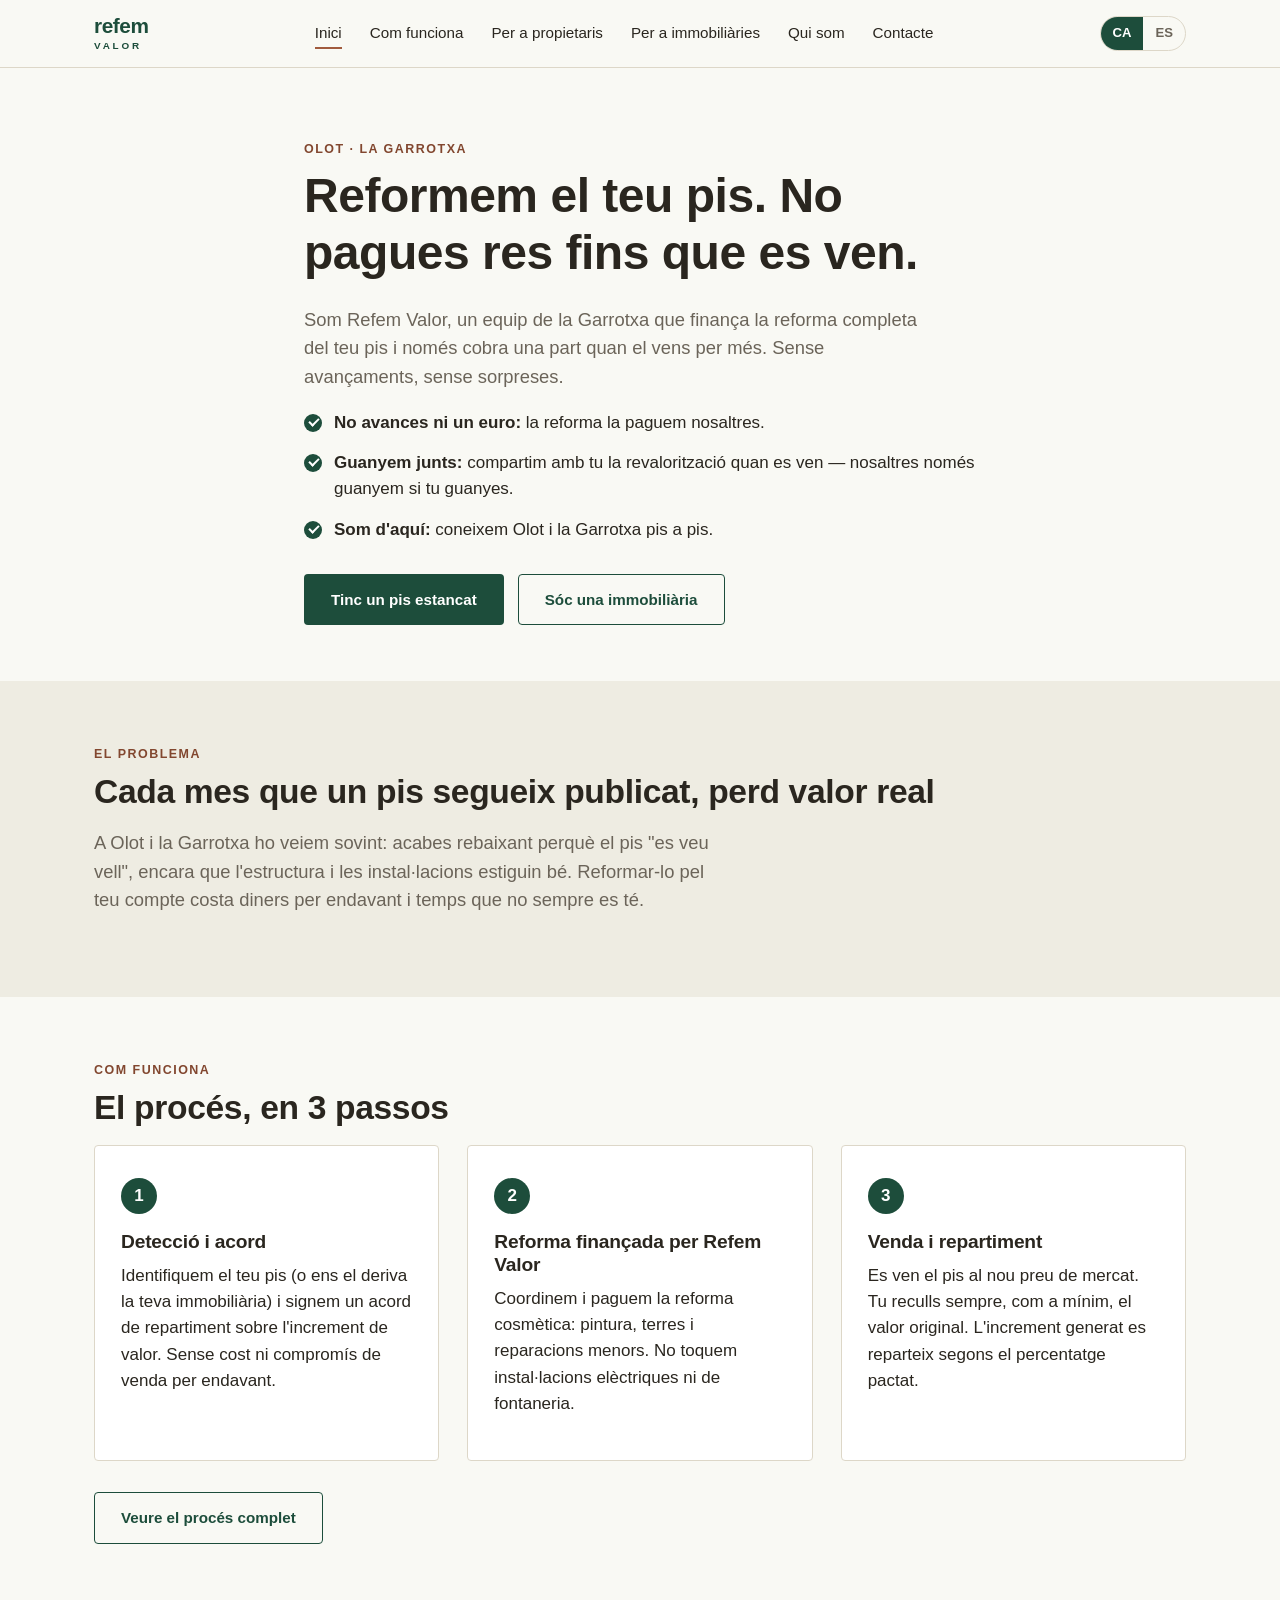
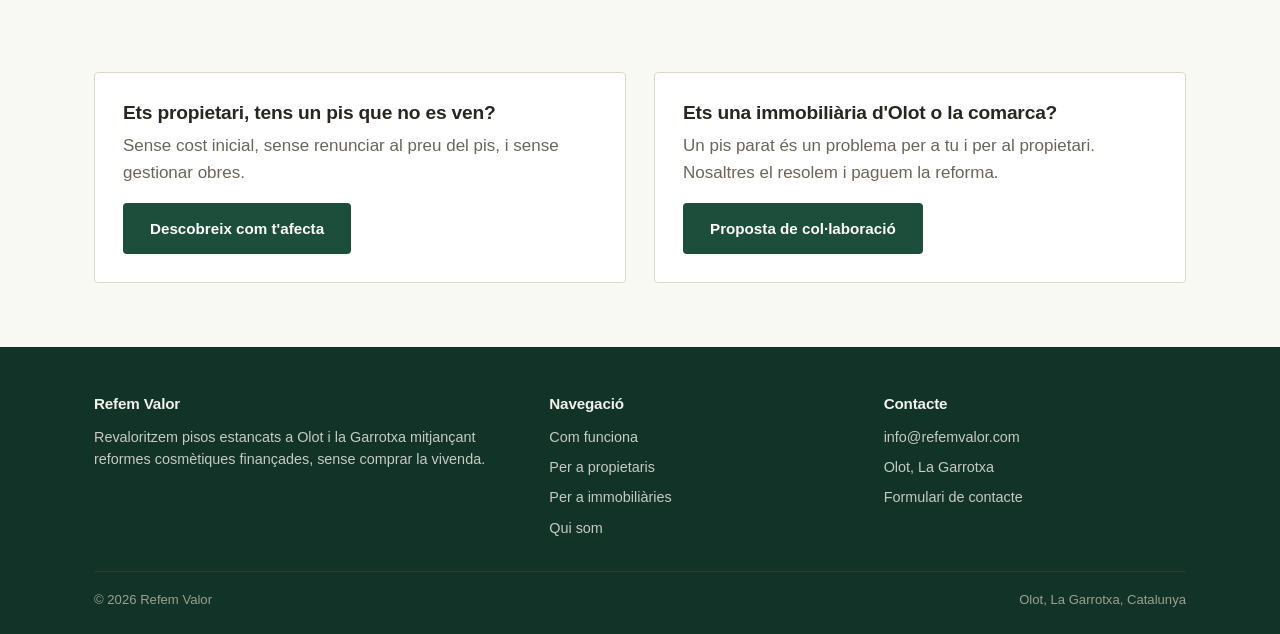
==== index.html @ 3674f03f "Actualiza los textos de las tarjetas propietario/inmobiliaria en la home Cambia el título y la descr" ====
<!DOCTYPE html>
<html lang="ca">
<head>
<meta charset="UTF-8">
<meta name="viewport" content="width=device-width, initial-scale=1.0">
<title>Refem Valor — Revaloritzem el teu pis sense que el venguis a Refem Valor</title>
<meta name="description" content="Refem Valor finança la reforma cosmètica del teu pis a Olot i la Garrotxa. No el comprem: mantens el valor original i només repartim l'increment de valor generat.">
<link rel="canonical" href="https://refemvalor.com/">
<link rel="alternate" hreflang="ca" href="https://refemvalor.com/">
<link rel="alternate" hreflang="es" href="https://refemvalor.com/es/">
<link rel="icon" href="assets/favicon.ico" sizes="any">
<link rel="icon" href="assets/favicon.svg" type="image/svg+xml">
<link rel="icon" href="assets/favicon-32.png" sizes="32x32" type="image/png">
<link rel="apple-touch-icon" href="assets/apple-touch-icon.png">
<link rel="stylesheet" href="css/style.css">
</head>
<body>

<header class="site-header">
  <nav class="nav">
    <a href="index.html" class="logo"><span class="logo-refem">refem</span><span class="logo-valor">valor</span></a>
    <button class="nav-toggle" aria-label="Obrir menú" aria-expanded="false"></button>
    <ul class="nav-links">
      <li><a href="index.html" aria-current="page">Inici</a></li>
      <li><a href="com-funciona.html">Com funciona</a></li>
      <li><a href="per-propietaris.html">Per a propietaris</a></li>
      <li><a href="per-immobiliaries.html">Per a immobiliàries</a></li>
      <li><a href="qui-som.html">Qui som</a></li>
      <li><a href="contacte.html">Contacte</a></li>
    </ul>
    <div class="nav-right">
      <div class="lang-switch">
        <a href="index.html" aria-current="true">CA</a>
        <a href="es/index.html">ES</a>
      </div>
    </div>
  </nav>
</header>

<main>

  <section class="hero">
    <div class="container hero-solo">
      <span class="eyebrow">Olot · La Garrotxa</span>
      <h1>Reformem el teu pis. No pagues res fins que es ven.</h1>
      <p class="lede">Som Refem Valor, un equip de la Garrotxa que finança la reforma completa del teu pis i només cobra una part quan el vens per més. Sense avançaments, sense sorpreses.</p>
      <ul class="check-list">
        <li><strong>No avances ni un euro:</strong> la reforma la paguem nosaltres.</li>
        <li><strong>Guanyem junts:</strong> compartim amb tu la revalorització quan es ven — nosaltres només guanyem si tu guanyes.</li>
        <li><strong>Som d'aquí:</strong> coneixem Olot i la Garrotxa pis a pis.</li>
      </ul>
      <div class="cta-row">
        <a href="per-propietaris.html" class="btn btn-primary">Tinc un pis estancat</a>
        <a href="per-immobiliaries.html" class="btn btn-outline">Sóc una immobiliària</a>
      </div>
    </div>
  </section>

  <section class="section section-alt">
    <div class="container">
      <span class="eyebrow">El problema</span>
      <h2>Cada mes que un pis segueix publicat, perd valor real</h2>
      <p class="lede">A Olot i la Garrotxa ho veiem sovint: acabes rebaixant perquè el pis "es veu vell", encara que l'estructura i les instal·lacions estiguin bé. Reformar-lo pel teu compte costa diners per endavant i temps que no sempre es té.</p>
    </div>
  </section>

  <section class="section">
    <div class="container">
      <span class="eyebrow">Com funciona</span>
      <h2>El procés, en 3 passos</h2>
      <div class="grid grid-3">
        <div class="step-card">
          <span class="step-number">1</span>
          <h3>Detecció i acord</h3>
          <p>Identifiquem el teu pis (o ens el deriva la teva immobiliària) i signem un acord de repartiment sobre l'increment de valor. Sense cost ni compromís de venda per endavant.</p>
        </div>
        <div class="step-card">
          <span class="step-number">2</span>
          <h3>Reforma finançada per Refem Valor</h3>
          <p>Coordinem i paguem la reforma cosmètica: pintura, terres i reparacions menors. No toquem instal·lacions elèctriques ni de fontaneria.</p>
        </div>
        <div class="step-card">
          <span class="step-number">3</span>
          <h3>Venda i repartiment</h3>
          <p>Es ven el pis al nou preu de mercat. Tu reculls sempre, com a mínim, el valor original. L'increment generat es reparteix segons el percentatge pactat.</p>
        </div>
      </div>
      <div class="cta-row">
        <a href="com-funciona.html" class="btn btn-outline">Veure el procés complet</a>
      </div>
    </div>
  </section>

  <section class="section">
    <div class="container grid grid-2">
      <div class="card">
        <h3>Ets propietari, tens un pis que no es ven?</h3>
        <p class="text-muted">Sense cost inicial, sense renunciar al preu del pis, i sense gestionar obres.</p>
        <a href="per-propietaris.html" class="btn btn-primary">Descobreix com t'afecta</a>
      </div>
      <div class="card">
        <h3>Ets una immobiliària d'Olot o la comarca?</h3>
        <p class="text-muted">Un pis parat és un problema per a tu i per al propietari. Nosaltres el resolem i paguem la reforma.</p>
        <a href="per-immobiliaries.html" class="btn btn-primary">Proposta de col·laboració</a>
      </div>
    </div>
  </section>

</main>

<footer class="site-footer">
  <div class="container">
    <div class="footer-grid">
      <div>
        <h4>Refem Valor</h4>
        <p>Revaloritzem pisos estancats a Olot i la Garrotxa mitjançant reformes cosmètiques finançades, sense comprar la vivenda.</p>
      </div>
      <div>
        <h4>Navegació</h4>
        <ul class="footer-links">
          <li><a href="com-funciona.html">Com funciona</a></li>
          <li><a href="per-propietaris.html">Per a propietaris</a></li>
          <li><a href="per-immobiliaries.html">Per a immobiliàries</a></li>
          <li><a href="qui-som.html">Qui som</a></li>
        </ul>
      </div>
      <div>
        <h4>Contacte</h4>
        <ul class="footer-links">
          <li><a href="mailto:info@refemvalor.com">info@refemvalor.com</a></li>
          <li>Olot, La Garrotxa</li>
          <li><a href="contacte.html">Formulari de contacte</a></li>
        </ul>
      </div>
    </div>
    <div class="footer-bottom">
      <span>© <span id="year"></span> Refem Valor</span>
      <span>Olot, La Garrotxa, Catalunya</span>
    </div>
  </div>
</footer>

<script>document.getElementById("year").textContent = new Date().getFullYear();</script>
<script src="js/main.js"></script>
</body>
</html>
---- css/style.css ----
/* Refem Valor — sistema de disseny base */

:root {
  --color-bg: #f9f9f4;
  --color-bg-alt: #eeece2;
  --color-surface: #ffffff;
  --color-text: #2a261f;
  --color-text-muted: #6b6459;
  --color-border: #ddd7c8;
  --color-primary: #1d4d3b;
  --color-primary-dark: #123327;
  --color-accent: #a15b3d;
  --color-accent-dark: #82472f;
  --color-focus: #1d4d3b;

  --font-base: -apple-system, BlinkMacSystemFont, "Segoe UI", Roboto, Helvetica, Arial, sans-serif;
  --radius: 4px;
  --max-width: 1140px;
}

* {
  box-sizing: border-box;
}

html {
  -webkit-text-size-adjust: 100%;
  scroll-behavior: smooth;
}

body {
  margin: 0;
  font-family: var(--font-base);
  color: var(--color-text);
  background: var(--color-bg);
  line-height: 1.55;
  font-size: 17px;
}

img {
  max-width: 100%;
  display: block;
}

a {
  color: inherit;
}

h1, h2, h3, h4 {
  font-weight: 700;
  line-height: 1.2;
  margin: 0 0 0.5em;
  letter-spacing: -0.01em;
}

h1 { font-size: clamp(2rem, 4.5vw, 3rem); }
h2 { font-size: clamp(1.5rem, 3vw, 2.1rem); }
h3 { font-size: 1.2rem; }

p { margin: 0 0 1em; }

.container {
  max-width: var(--max-width);
  margin: 0 auto;
  padding: 0 24px;
}

.section {
  padding: 64px 0;
}

.section-alt {
  background: var(--color-bg-alt);
}

.section-dark {
  background: var(--color-primary);
  color: #f2f1ec;
}

.section-dark .text-muted { color: #c7cbc3; }

.eyebrow {
  text-transform: uppercase;
  font-size: 0.78rem;
  letter-spacing: 0.12em;
  font-weight: 600;
  color: var(--color-accent-dark);
  margin-bottom: 0.6em;
  display: block;
}

.section-dark .eyebrow { color: #c9b48f; }

.text-muted {
  color: var(--color-text-muted);
}

.lede {
  font-size: 1.15rem;
  color: var(--color-text-muted);
  max-width: 62ch;
}

/* Header / navigation */

.site-header {
  position: sticky;
  top: 0;
  z-index: 100;
  background: var(--color-bg);
  border-bottom: 1px solid var(--color-border);
}

.nav {
  display: flex;
  align-items: center;
  justify-content: space-between;
  padding: 16px 24px;
  max-width: var(--max-width);
  margin: 0 auto;
}

.logo {
  display: flex;
  flex-direction: column;
  line-height: 1;
  gap: 4px;
  text-decoration: none;
}

.logo-refem {
  font-weight: 800;
  font-size: 1.3rem;
  letter-spacing: -0.02em;
  color: var(--color-primary);
}

.logo-valor {
  font-weight: 700;
  font-size: 0.62rem;
  letter-spacing: 0.28em;
  text-transform: uppercase;
  color: var(--color-primary);
}

.nav-links {
  display: flex;
  gap: 28px;
  list-style: none;
  margin: 0;
  padding: 0;
}

.nav-links a {
  text-decoration: none;
  font-weight: 500;
  font-size: 0.95rem;
  color: var(--color-text);
  padding: 6px 0;
  border-bottom: 2px solid transparent;
}

.nav-links a:hover,
.nav-links a[aria-current="page"] {
  border-bottom-color: var(--color-accent);
}

.nav-right {
  display: flex;
  align-items: center;
  gap: 18px;
}

.lang-switch {
  display: flex;
  border: 1px solid var(--color-border);
  border-radius: 20px;
  overflow: hidden;
  font-size: 0.82rem;
  font-weight: 600;
}

.lang-switch a {
  padding: 6px 12px;
  text-decoration: none;
  color: var(--color-text-muted);
}

.lang-switch a[aria-current="true"] {
  background: var(--color-primary);
  color: #fff;
}

.nav-toggle {
  display: none;
  background: none;
  border: none;
  cursor: pointer;
  padding: 6px;
}

.nav-toggle span,
.nav-toggle::before,
.nav-toggle::after {
  content: "";
  display: block;
  width: 24px;
  height: 2px;
  background: var(--color-primary);
  margin: 5px 0;
}

/* Buttons */

.btn {
  display: inline-block;
  padding: 13px 26px;
  border-radius: var(--radius);
  font-weight: 600;
  font-size: 0.95rem;
  text-decoration: none;
  border: 1px solid transparent;
  cursor: pointer;
  transition: background 0.15s ease, color 0.15s ease, border-color 0.15s ease;
}

.btn-primary {
  background: var(--color-primary);
  color: #fff;
}

.btn-primary:hover {
  background: var(--color-primary-dark);
}

.btn-outline {
  background: transparent;
  border-color: var(--color-primary);
  color: var(--color-primary);
}

.btn-outline:hover {
  background: var(--color-primary);
  color: #fff;
}

.section-dark .btn-outline {
  border-color: #f2f1ec;
  color: #f2f1ec;
}

.section-dark .btn-outline:hover {
  background: #f2f1ec;
  color: var(--color-primary);
}

.btn-accent {
  background: var(--color-accent);
  color: #fff;
}

.btn-accent:hover {
  background: var(--color-accent-dark);
}

.cta-row {
  display: flex;
  gap: 14px;
  flex-wrap: wrap;
  margin-top: 1.8em;
}

/* Hero */

.hero {
  padding: 72px 0 56px;
}

.hero-solo {
  max-width: 720px;
}

/* Cards / grids */

.grid {
  display: grid;
  gap: 28px;
}

.grid-3 { grid-template-columns: repeat(3, 1fr); }
.grid-2 { grid-template-columns: repeat(2, 1fr); }

.card {
  background: var(--color-surface);
  border: 1px solid var(--color-border);
  border-radius: var(--radius);
  padding: 28px;
}

.step-card {
  position: relative;
  background: var(--color-surface);
  border: 1px solid var(--color-border);
  border-radius: var(--radius);
  padding: 32px 26px 26px;
}

.step-number {
  display: inline-flex;
  align-items: center;
  justify-content: center;
  width: 36px;
  height: 36px;
  border-radius: 50%;
  background: var(--color-primary);
  color: #fff;
  font-weight: 700;
  margin-bottom: 16px;
}

.icon {
  width: 32px;
  height: 32px;
  stroke: var(--color-accent-dark);
  fill: none;
  stroke-width: 1.6;
  margin-bottom: 14px;
}

/* Lists */

.check-list {
  list-style: none;
  margin: 0;
  padding: 0;
  display: grid;
  gap: 14px;
}

.check-list li {
  padding-left: 30px;
  position: relative;
}

.check-list li::before {
  content: "";
  position: absolute;
  left: 0;
  top: 4px;
  width: 18px;
  height: 18px;
  border-radius: 50%;
  background: var(--color-focus);
}

.check-list li::after {
  content: "";
  position: absolute;
  left: 5px;
  top: 8px;
  width: 8px;
  height: 4px;
  border-left: 2px solid #fff;
  border-bottom: 2px solid #fff;
  transform: rotate(-45deg);
}

/* Table */

.table-wrap {
  overflow-x: auto;
}

table {
  width: 100%;
  border-collapse: collapse;
  background: var(--color-surface);
}

th, td {
  text-align: left;
  padding: 14px 16px;
  border-bottom: 1px solid var(--color-border);
  font-size: 0.95rem;
}

th {
  background: var(--color-bg-alt);
  font-weight: 700;
}

/* Quote / stat band */

.stat-band {
  display: grid;
  grid-template-columns: repeat(3, 1fr);
  gap: 24px;
  text-align: center;
}

.stat-band strong {
  display: block;
  font-size: 2.1rem;
  color: var(--color-accent);
}

/* Form */

.form-grid {
  display: grid;
  gap: 18px;
  max-width: 560px;
}

label {
  display: block;
  font-weight: 600;
  font-size: 0.9rem;
  margin-bottom: 6px;
}

input, textarea {
  width: 100%;
  padding: 12px 14px;
  border: 1px solid var(--color-border);
  border-radius: var(--radius);
  font-family: inherit;
  font-size: 1rem;
  background: var(--color-surface);
  color: var(--color-text);
}

input:focus, textarea:focus {
  outline: 2px solid var(--color-focus);
  outline-offset: 1px;
}

.field-hint {
  font-size: 0.82rem;
  color: var(--color-text-muted);
  margin-top: 4px;
}

.form-status {
  font-size: 0.95rem;
  font-weight: 600;
  padding: 12px 14px;
  border-radius: var(--radius);
  display: none;
}

.form-status.is-visible { display: block; }
.form-status.success { background: #dfe9e0; color: #1f4a2c; }
.form-status.error { background: #f3dede; color: #7a2323; }

/* Footer */

.site-footer {
  background: var(--color-primary-dark);
  color: #c7cbc3;
  padding: 48px 0 24px;
  font-size: 0.9rem;
}

.footer-grid {
  display: grid;
  grid-template-columns: 1.4fr 1fr 1fr;
  gap: 32px;
  margin-bottom: 32px;
}

.site-footer h4 {
  color: #f2f1ec;
  font-size: 0.95rem;
  margin-bottom: 12px;
}

.site-footer a {
  color: #c7cbc3;
  text-decoration: none;
}

.site-footer a:hover {
  color: #fff;
}

.footer-links {
  list-style: none;
  margin: 0;
  padding: 0;
  display: grid;
  gap: 8px;
}

.footer-bottom {
  border-top: 1px solid #33392f;
  padding-top: 18px;
  display: flex;
  justify-content: space-between;
  flex-wrap: wrap;
  gap: 10px;
  font-size: 0.82rem;
  color: #9aa094;
}

/* Page header (interior pages) */

.page-header {
  padding: 56px 0 40px;
  border-bottom: 1px solid var(--color-border);
}

/* Responsive */

@media (max-width: 860px) {
  .grid-3 { grid-template-columns: 1fr; }
  .grid-2 { grid-template-columns: 1fr; }
  .footer-grid { grid-template-columns: 1fr; gap: 24px; }
  .stat-band { grid-template-columns: 1fr; gap: 32px; }
}

@media (max-width: 720px) {
  .nav-links {
    position: absolute;
    top: 100%;
    left: 0;
    right: 0;
    background: var(--color-bg);
    border-bottom: 1px solid var(--color-border);
    flex-direction: column;
    gap: 0;
    padding: 8px 24px 16px;
    display: none;
  }

  .nav-links.is-open {
    display: flex;
  }

  .nav-links a {
    display: block;
    padding: 12px 0;
    border-bottom: 1px solid var(--color-border);
  }

  .nav-toggle {
    display: block;
  }

  .nav-right .lang-switch {
    order: 2;
  }
}

@media (max-width: 480px) {
  body { font-size: 16px; }
  .section { padding: 44px 0; }
  .hero { padding: 40px 0 32px; }
}
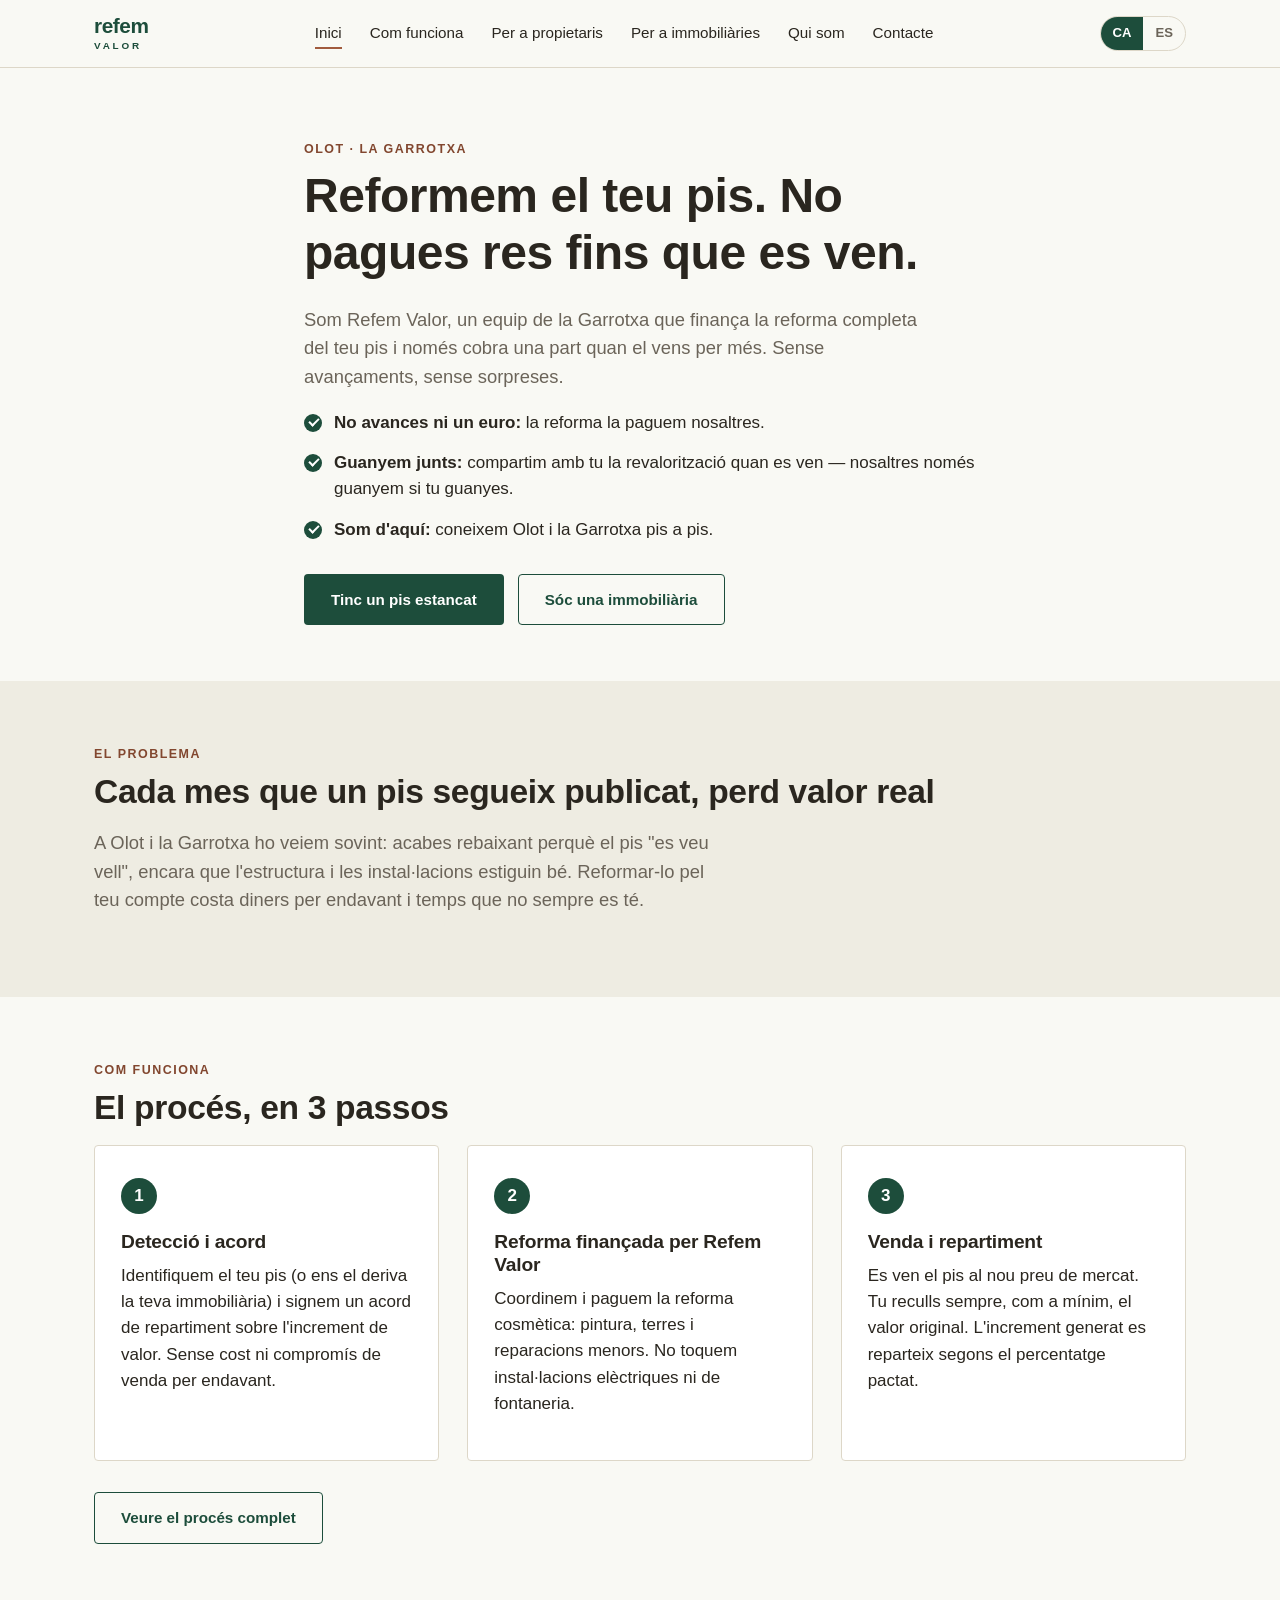
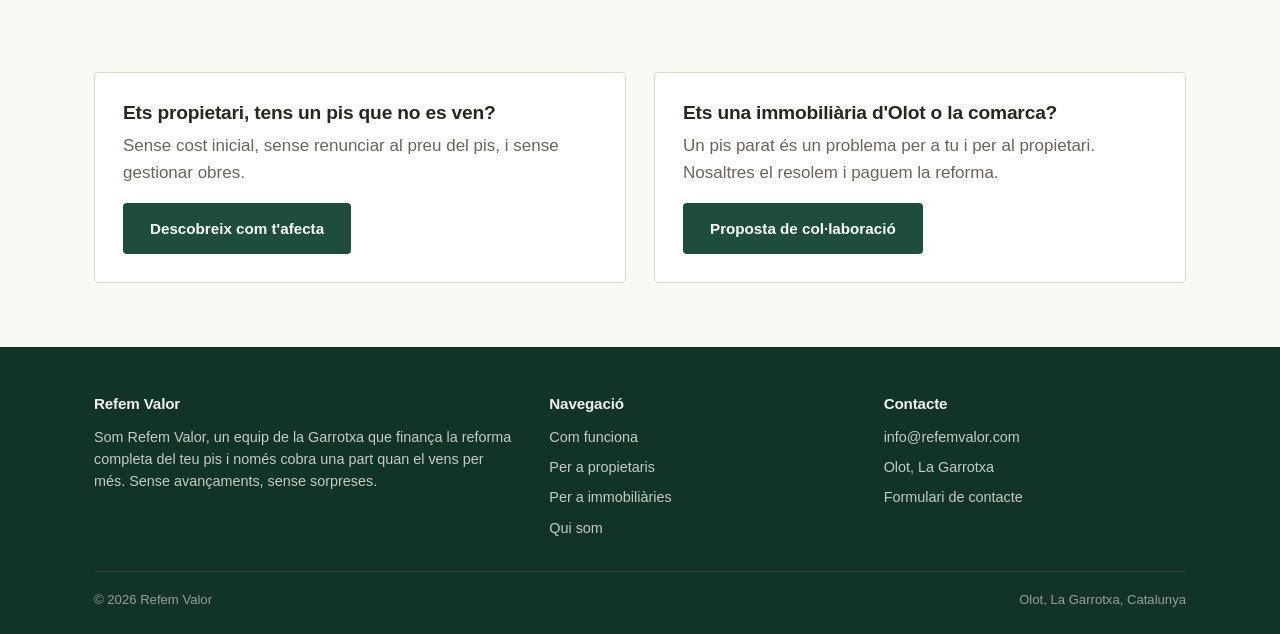
==== commit 36e74cce: "Actualiza la descripción de Refem Valor en el footer Sustituye el texto genérico del footer por la p" ====
--- a/index.html
+++ b/index.html
@@ -113,7 +113,7 @@
     <div class="footer-grid">
       <div>
         <h4>Refem Valor</h4>
-        <p>Revaloritzem pisos estancats a Olot i la Garrotxa mitjançant reformes cosmètiques finançades, sense comprar la vivenda.</p>
+        <p>Som Refem Valor, un equip de la Garrotxa que finança la reforma completa del teu pis i només cobra una part quan el vens per més. Sense avançaments, sense sorpreses.</p>
       </div>
       <div>
         <h4>Navegació</h4>
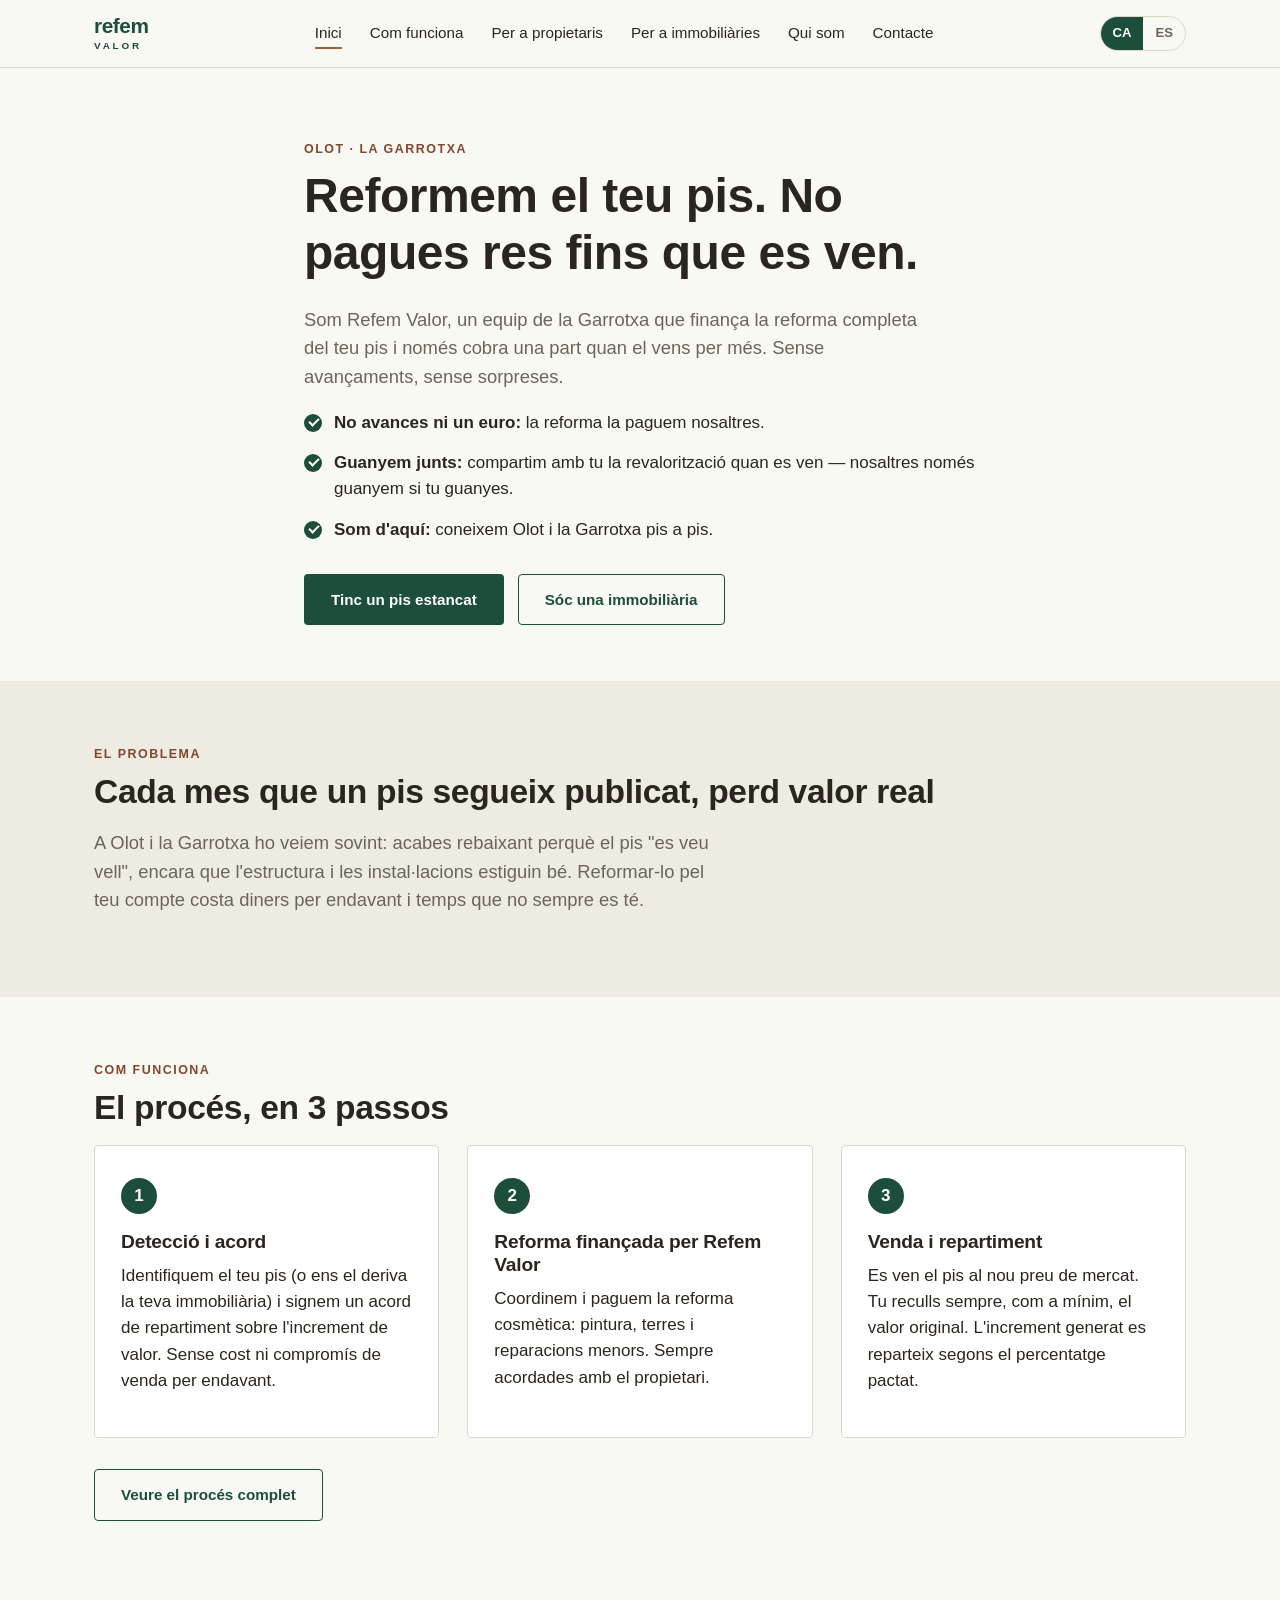
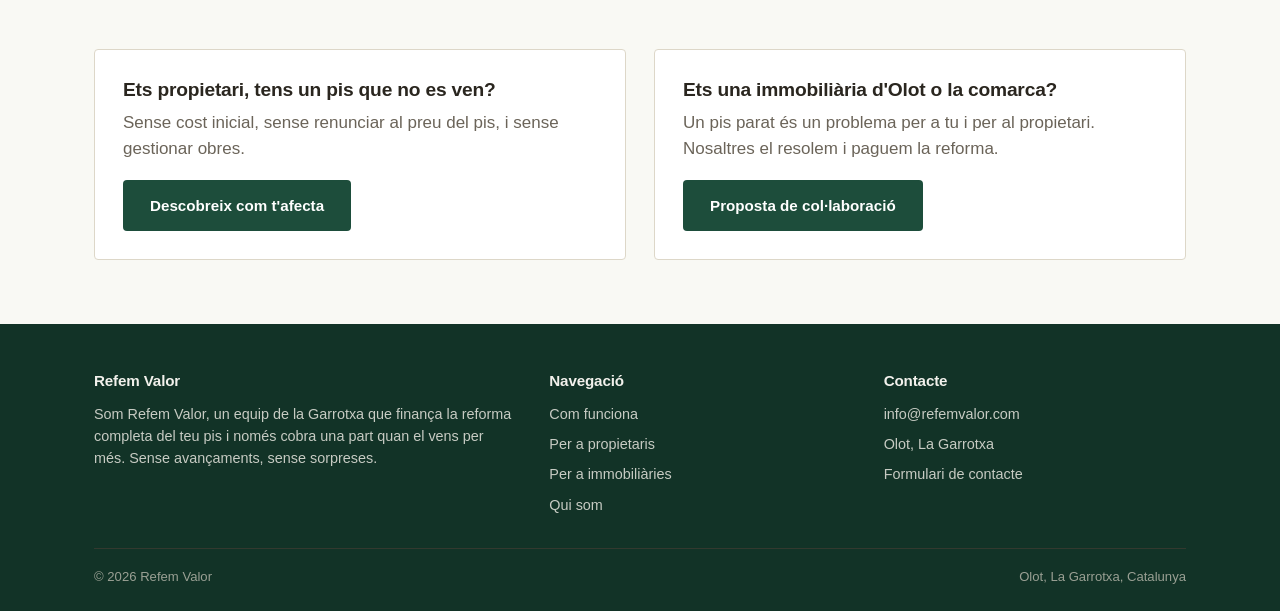
==== commit 537308d9: "Actualiza el texto del paso 2 en la home Co-Authored-By: Claude Sonnet 5 <noreply@anthropic.com> Cla" ====
--- a/index.html
+++ b/index.html
@@ -77,7 +77,7 @@
         <div class="step-card">
           <span class="step-number">2</span>
           <h3>Reforma finançada per Refem Valor</h3>
-          <p>Coordinem i paguem la reforma cosmètica: pintura, terres i reparacions menors. No toquem instal·lacions elèctriques ni de fontaneria.</p>
+          <p>Coordinem i paguem la reforma cosmètica: pintura, terres i reparacions menors. Sempre acordades amb el propietari.</p>
         </div>
         <div class="step-card">
           <span class="step-number">3</span>
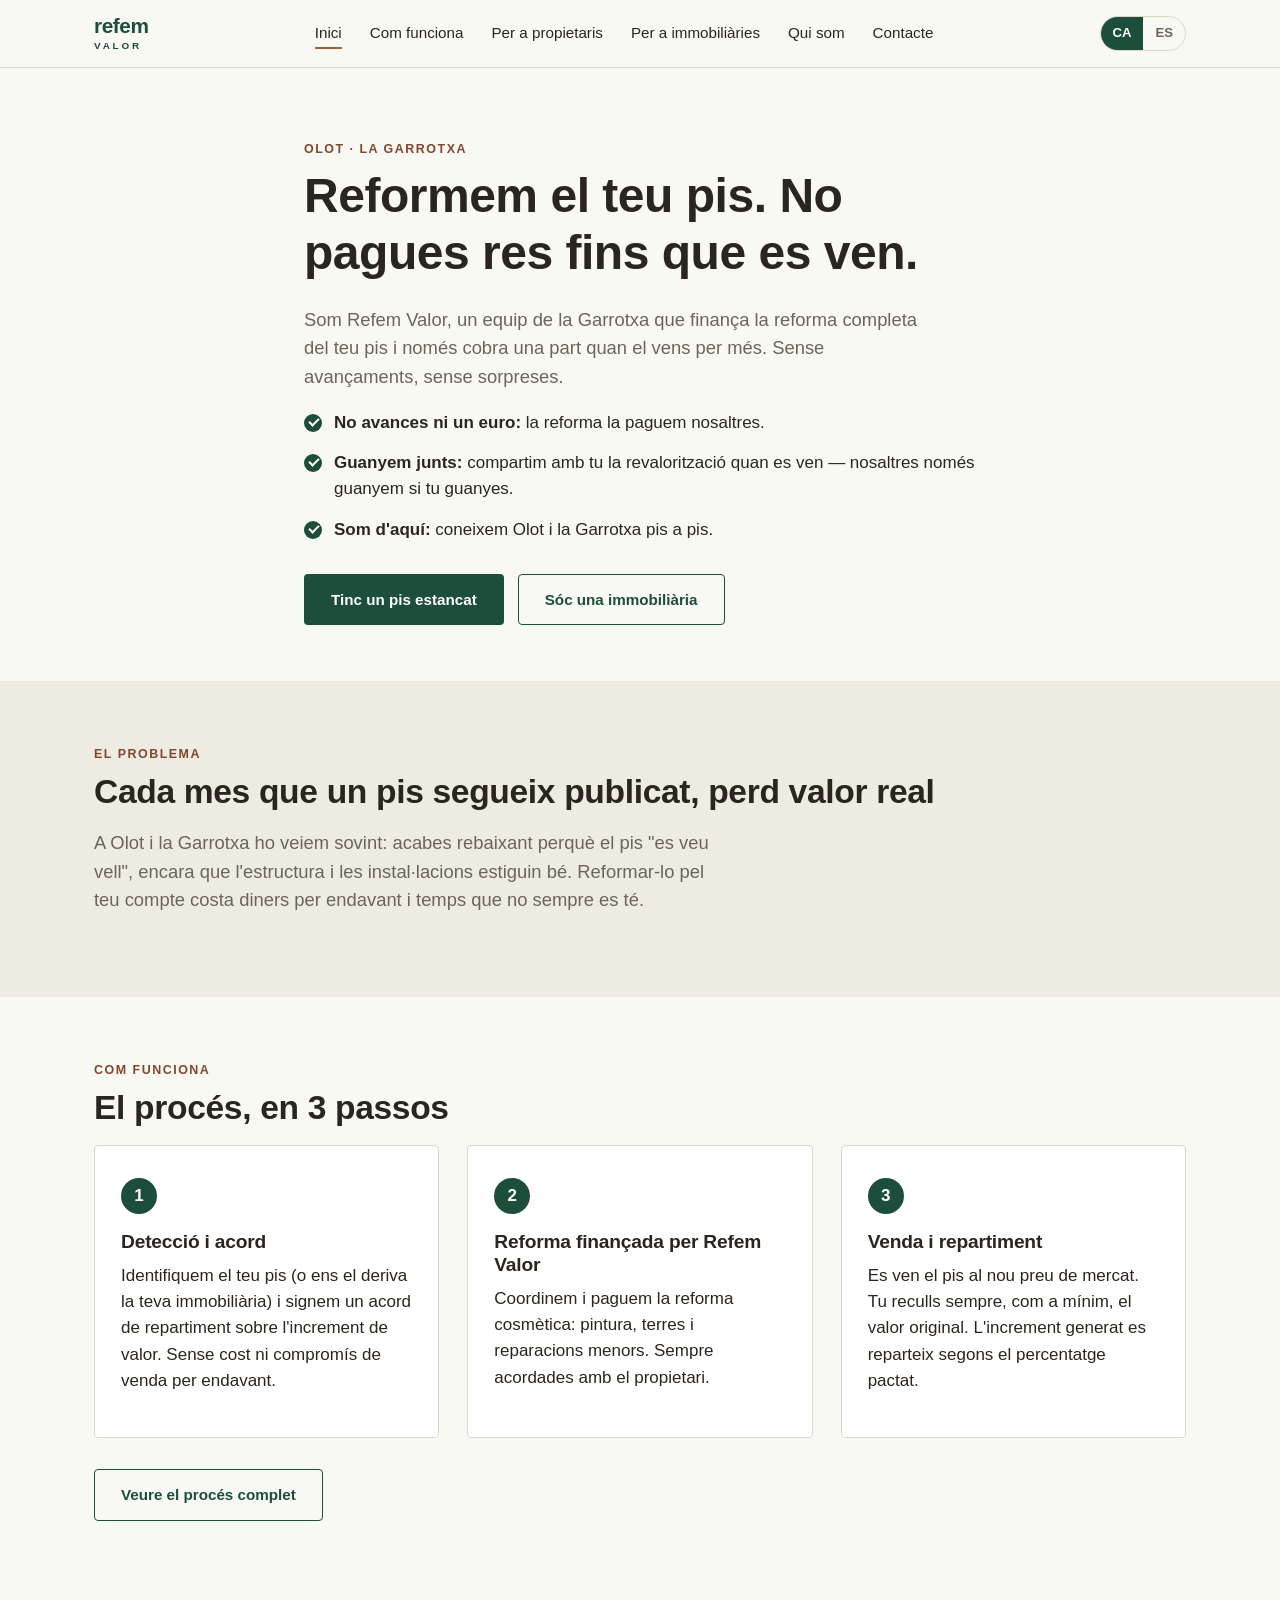
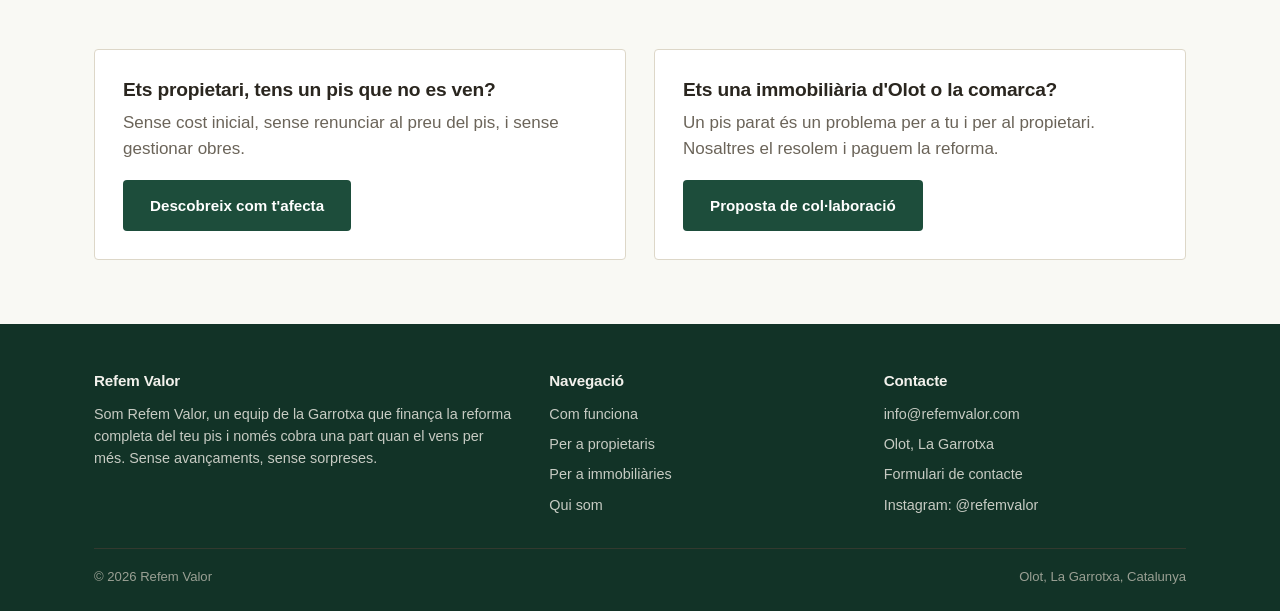
==== commit 8b2d92a7: "Añade el enlace de Instagram a la información de contacto en toda la web Co-Authored-By: Claude Sonn" ====
--- a/index.html
+++ b/index.html
@@ -130,6 +130,7 @@
           <li><a href="mailto:info@refemvalor.com">info@refemvalor.com</a></li>
           <li>Olot, La Garrotxa</li>
           <li><a href="contacte.html">Formulari de contacte</a></li>
+          <li><a href="https://instagram.com/refemvalor" target="_blank" rel="noopener">Instagram: @refemvalor</a></li>
         </ul>
       </div>
     </div>
--- a/css/style.css
+++ b/css/style.css
@@ -439,6 +439,10 @@
   font-size: 0.82rem;
   color: var(--color-text-muted);
   margin-top: 4px;
+}
+
+.is-hidden {
+  display: none;
 }
 
 .form-status {
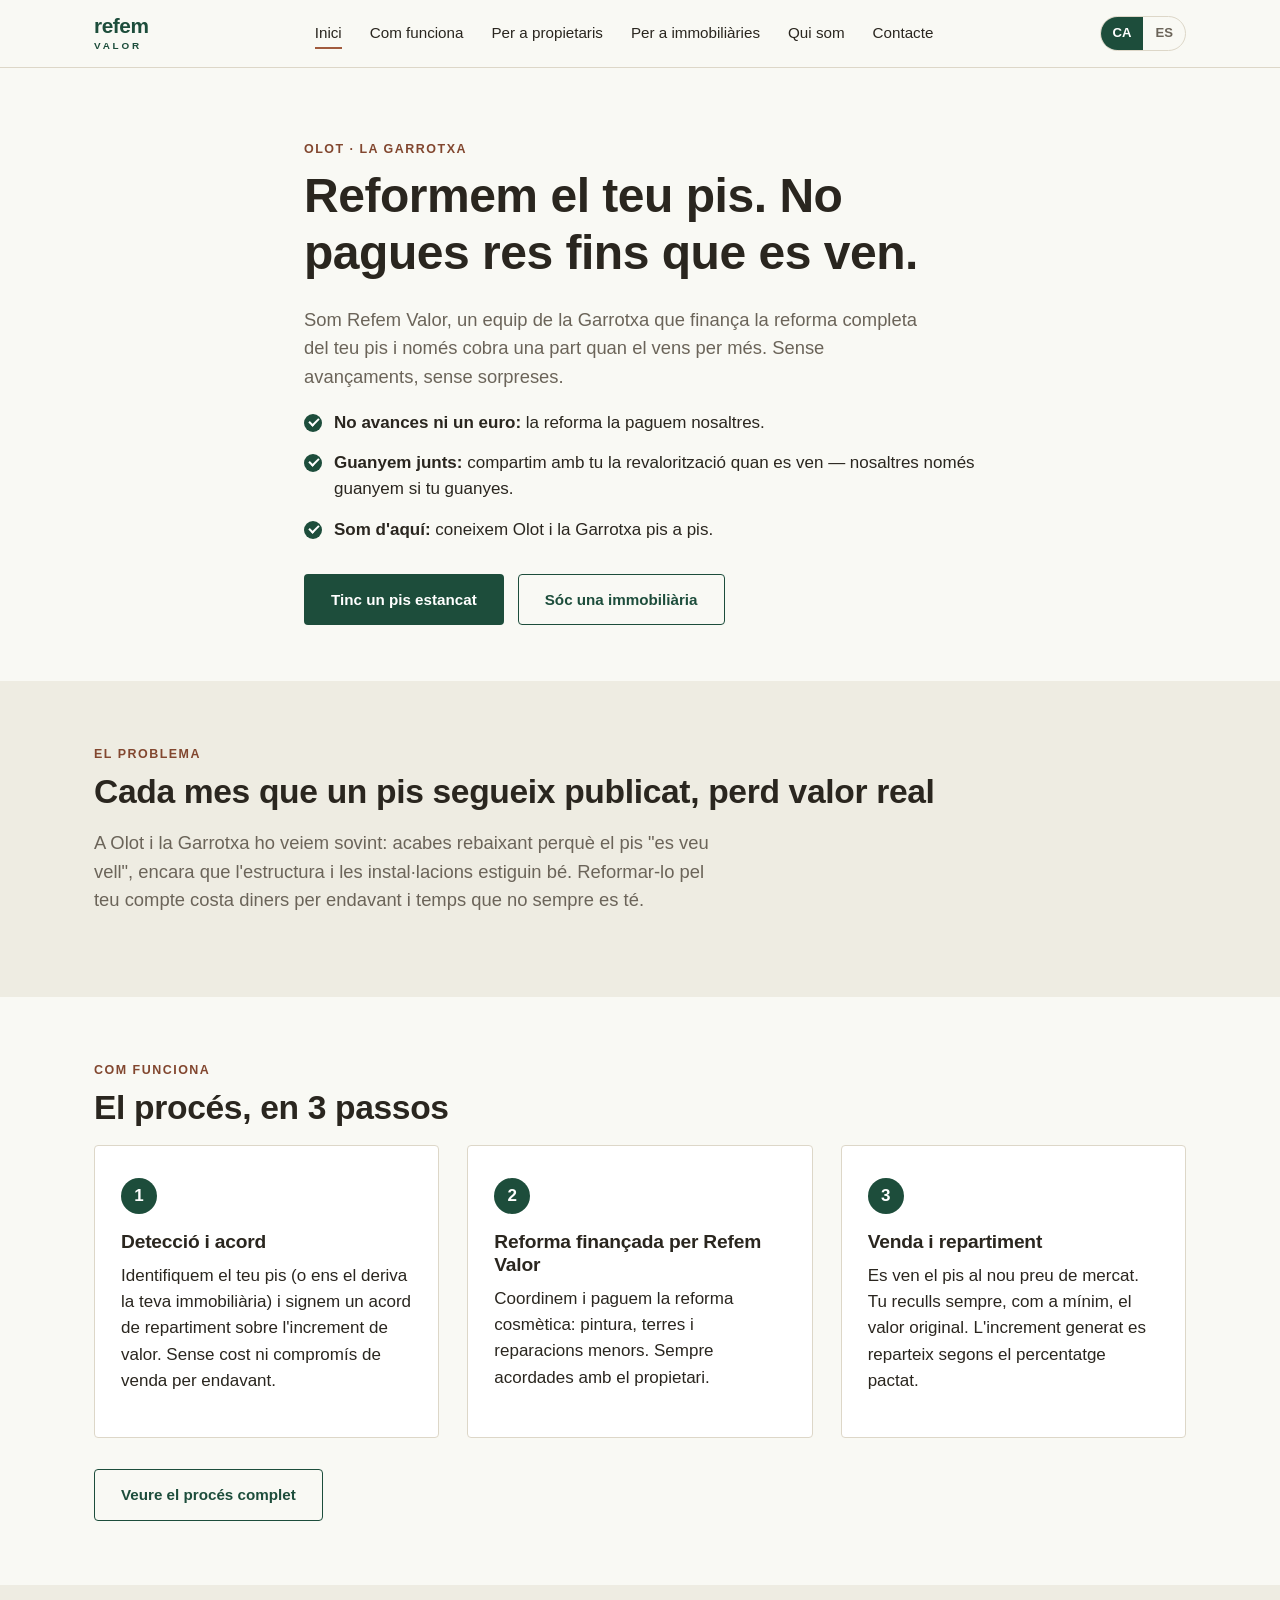
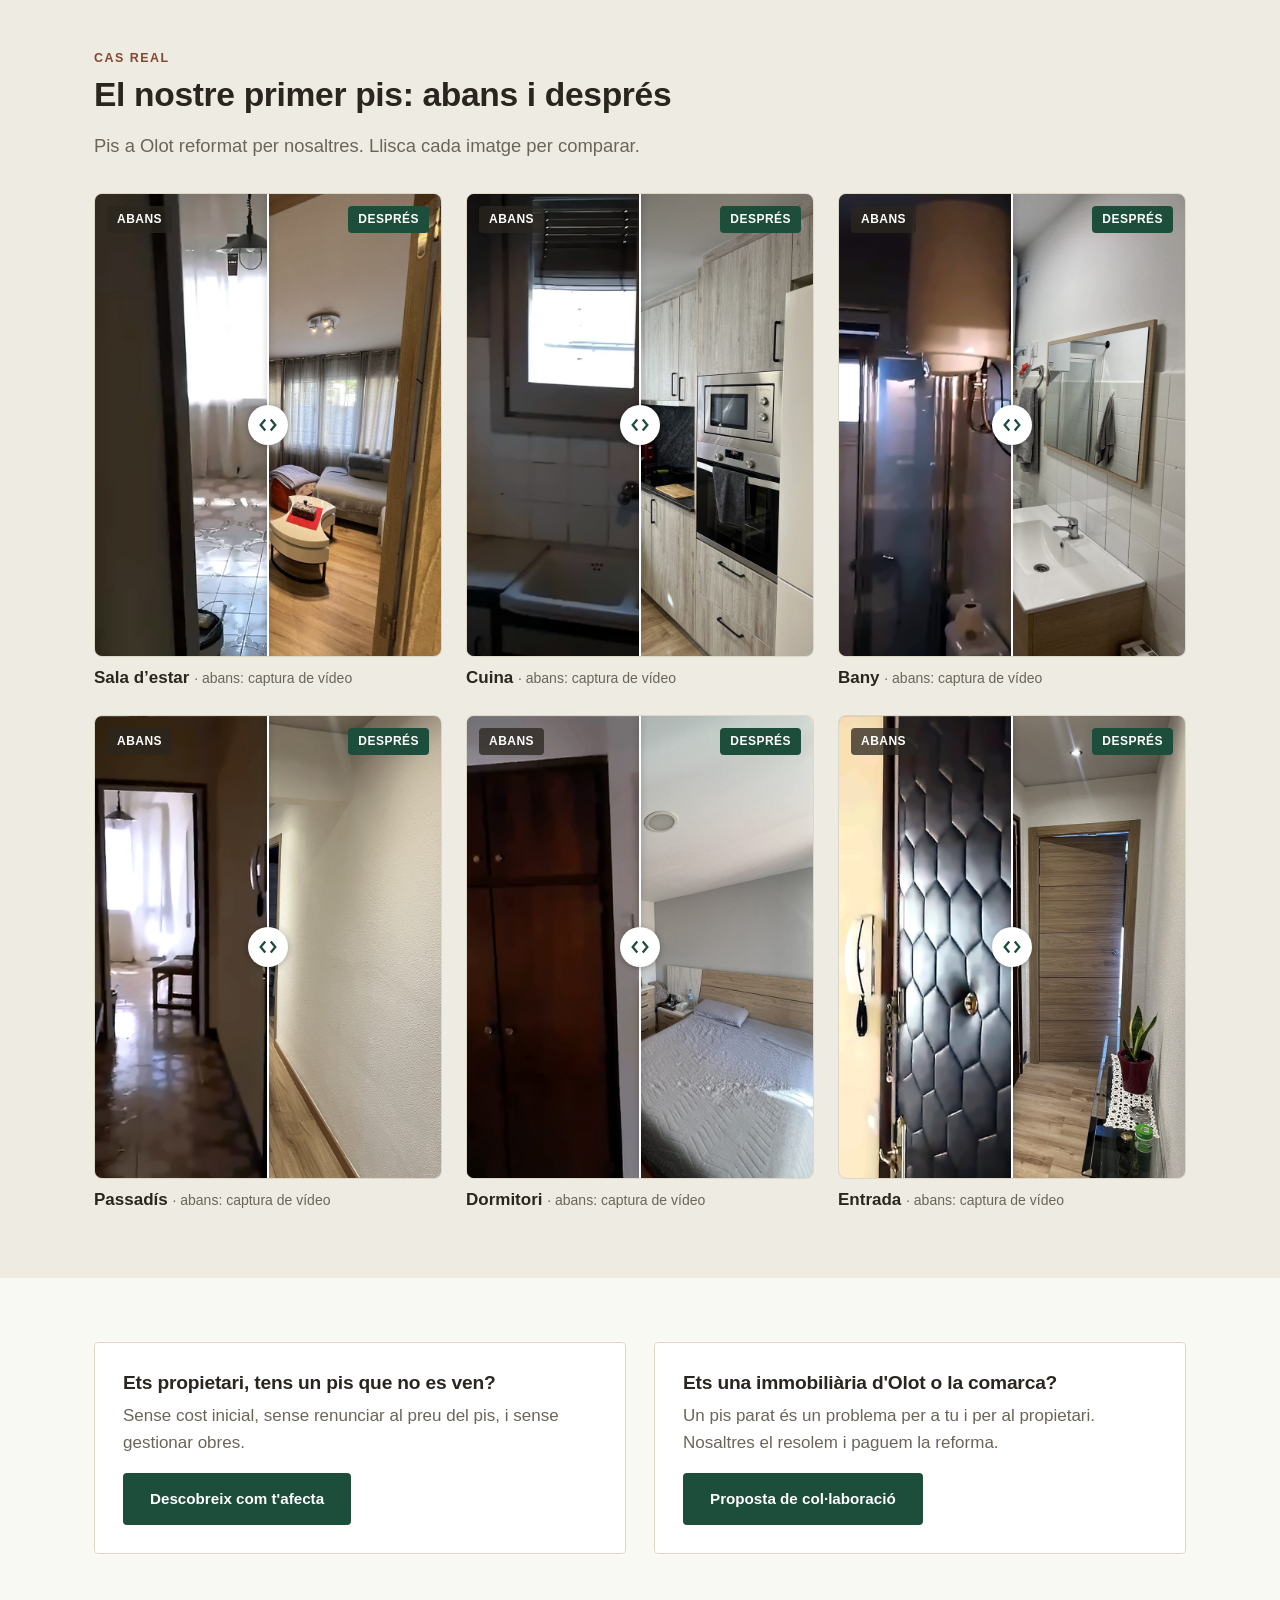
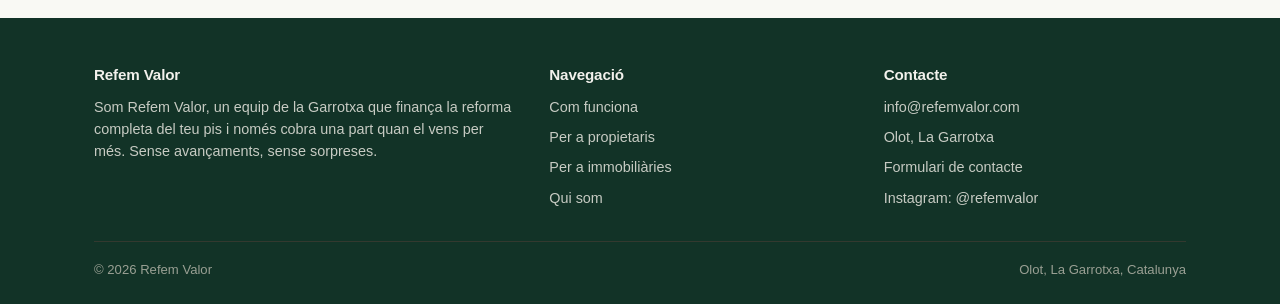
==== commit 2b7d8860: "Add files via upload" ====
--- a/index.html
+++ b/index.html
@@ -13,6 +13,7 @@
 <link rel="icon" href="assets/favicon-32.png" sizes="32x32" type="image/png">
 <link rel="apple-touch-icon" href="assets/apple-touch-icon.png">
 <link rel="stylesheet" href="css/style.css">
+<link rel="stylesheet" href="css/antes-despues.css">
 </head>
 <body>
 
@@ -91,6 +92,82 @@
     </div>
   </section>
 
+  <section class="section section-alt" id="antes-despues">
+    <div class="container">
+      <span class="eyebrow">Cas real</span>
+      <h2>El nostre primer pis: abans i després</h2>
+      <p class="lede">Pis a Olot reformat per nosaltres. Llisca cada imatge per comparar.</p>
+      <div class="ad-grid">
+        <figure class="ad-item">
+          <div class="ad">
+            <img src="assets/antes-despues/salon-despues.jpg" alt="Sala d’estar, després de la reforma" loading="lazy">
+            <img class="ad-antes" src="assets/antes-despues/salon-antes.jpg" alt="Sala d’estar, abans de la reforma (captura de vídeo)" loading="lazy">
+            <span class="ad-tag ad-tag-antes">ABANS</span>
+            <span class="ad-tag ad-tag-despues">DESPRÉS</span>
+            <div class="ad-linea"></div>
+            <input type="range" min="0" max="100" value="50" aria-label="Comparar abans i després: sala d’estar">
+          </div>
+          <figcaption>Sala d’estar <span>· abans: captura de vídeo</span></figcaption>
+        </figure>
+        <figure class="ad-item">
+          <div class="ad">
+            <img src="assets/antes-despues/cocina-despues.jpg" alt="Cuina, després de la reforma" loading="lazy">
+            <img class="ad-antes" src="assets/antes-despues/cocina-antes.jpg" alt="Cuina, abans de la reforma (captura de vídeo)" loading="lazy">
+            <span class="ad-tag ad-tag-antes">ABANS</span>
+            <span class="ad-tag ad-tag-despues">DESPRÉS</span>
+            <div class="ad-linea"></div>
+            <input type="range" min="0" max="100" value="50" aria-label="Comparar abans i després: cuina">
+          </div>
+          <figcaption>Cuina <span>· abans: captura de vídeo</span></figcaption>
+        </figure>
+        <figure class="ad-item">
+          <div class="ad">
+            <img src="assets/antes-despues/bano-despues.jpg" alt="Bany, després de la reforma" loading="lazy">
+            <img class="ad-antes" src="assets/antes-despues/bano-antes.jpg" alt="Bany, abans de la reforma (captura de vídeo)" loading="lazy">
+            <span class="ad-tag ad-tag-antes">ABANS</span>
+            <span class="ad-tag ad-tag-despues">DESPRÉS</span>
+            <div class="ad-linea"></div>
+            <input type="range" min="0" max="100" value="50" aria-label="Comparar abans i després: bany">
+          </div>
+          <figcaption>Bany <span>· abans: captura de vídeo</span></figcaption>
+        </figure>
+        <figure class="ad-item">
+          <div class="ad">
+            <img src="assets/antes-despues/pasillo-despues.jpg" alt="Passadís, després de la reforma" loading="lazy">
+            <img class="ad-antes" src="assets/antes-despues/pasillo-antes.jpg" alt="Passadís, abans de la reforma (captura de vídeo)" loading="lazy">
+            <span class="ad-tag ad-tag-antes">ABANS</span>
+            <span class="ad-tag ad-tag-despues">DESPRÉS</span>
+            <div class="ad-linea"></div>
+            <input type="range" min="0" max="100" value="50" aria-label="Comparar abans i després: passadís">
+          </div>
+          <figcaption>Passadís <span>· abans: captura de vídeo</span></figcaption>
+        </figure>
+        <figure class="ad-item">
+          <div class="ad">
+            <img src="assets/antes-despues/dormitorio-despues.jpg" alt="Dormitori, després de la reforma" loading="lazy">
+            <img class="ad-antes" src="assets/antes-despues/dormitorio-antes.jpg" alt="Dormitori, abans de la reforma (captura de vídeo)" loading="lazy">
+            <span class="ad-tag ad-tag-antes">ABANS</span>
+            <span class="ad-tag ad-tag-despues">DESPRÉS</span>
+            <div class="ad-linea"></div>
+            <input type="range" min="0" max="100" value="50" aria-label="Comparar abans i després: dormitori">
+          </div>
+          <figcaption>Dormitori <span>· abans: captura de vídeo</span></figcaption>
+        </figure>
+        <figure class="ad-item">
+          <div class="ad">
+            <img src="assets/antes-despues/entrada-despues.jpg" alt="Entrada, després de la reforma" loading="lazy">
+            <img class="ad-antes" src="assets/antes-despues/entrada-antes.jpg" alt="Entrada, abans de la reforma (captura de vídeo)" loading="lazy">
+            <span class="ad-tag ad-tag-antes">ABANS</span>
+            <span class="ad-tag ad-tag-despues">DESPRÉS</span>
+            <div class="ad-linea"></div>
+            <input type="range" min="0" max="100" value="50" aria-label="Comparar abans i després: entrada">
+          </div>
+          <figcaption>Entrada <span>· abans: captura de vídeo</span></figcaption>
+        </figure>
+      </div>
+    </div>
+  </section>
+
   <section class="section">
     <div class="container grid grid-2">
       <div class="card">
@@ -142,6 +219,7 @@
 </footer>
 
 <script>document.getElementById("year").textContent = new Date().getFullYear();</script>
+<script src="js/antes-despues.js"></script>
 <script src="js/main.js"></script>
 </body>
 </html>
--- a/css/antes-despues.css
+++ b/css/antes-despues.css
@@ -0,0 +1,15 @@
+/* Refem Valor · comparador antes/después */
+.ad-grid{margin-top:32px;display:grid;grid-template-columns:repeat(auto-fill,minmax(260px,1fr));gap:24px}
+.ad-item{margin:0}
+.ad-item figcaption span{font-weight:400;color:#6B6459;font-size:14px}
+.ad-item figcaption{margin-top:8px;font-weight:600;color:#2A261F}
+.ad{position:relative;aspect-ratio:3/4;overflow:hidden;border-radius:8px;border:1px solid #DDD7C8;background:#EEECE2;user-select:none;touch-action:pan-y;--pos:50%}
+.ad img{position:absolute;inset:0;width:100%;height:100%;object-fit:cover;pointer-events:none}
+.ad .ad-antes{clip-path:inset(0 calc(100% - var(--pos)) 0 0)}
+.ad .ad-linea{position:absolute;top:0;bottom:0;left:var(--pos);width:2px;background:#fff;transform:translateX(-1px);box-shadow:0 0 6px rgba(0,0,0,.35)}
+.ad .ad-linea::after{content:"";position:absolute;top:50%;left:50%;width:40px;height:40px;margin:-20px 0 0 -20px;border-radius:50%;background:#fff url("data:image/svg+xml,%3Csvg xmlns='http://www.w3.org/2000/svg' viewBox='0 0 24 24' fill='none' stroke='%231D4D3B' stroke-width='2.5'%3E%3Cpath d='M9 6l-5 6 5 6M15 6l5 6-5 6'/%3E%3C/svg%3E") center/22px no-repeat;box-shadow:0 1px 6px rgba(0,0,0,.3)}
+.ad .ad-tag{position:absolute;top:12px;padding:4px 10px;border-radius:4px;font-size:12px;font-weight:600;letter-spacing:.04em;color:#fff}
+.ad .ad-tag-antes{left:12px;background:rgba(42,38,31,.75)}
+.ad .ad-tag-despues{right:12px;background:#1D4D3B}
+.ad input[type=range]{position:absolute;inset:0;width:100%;height:100%;opacity:0;cursor:ew-resize;margin:0}
+.ad-hero{max-width:520px}
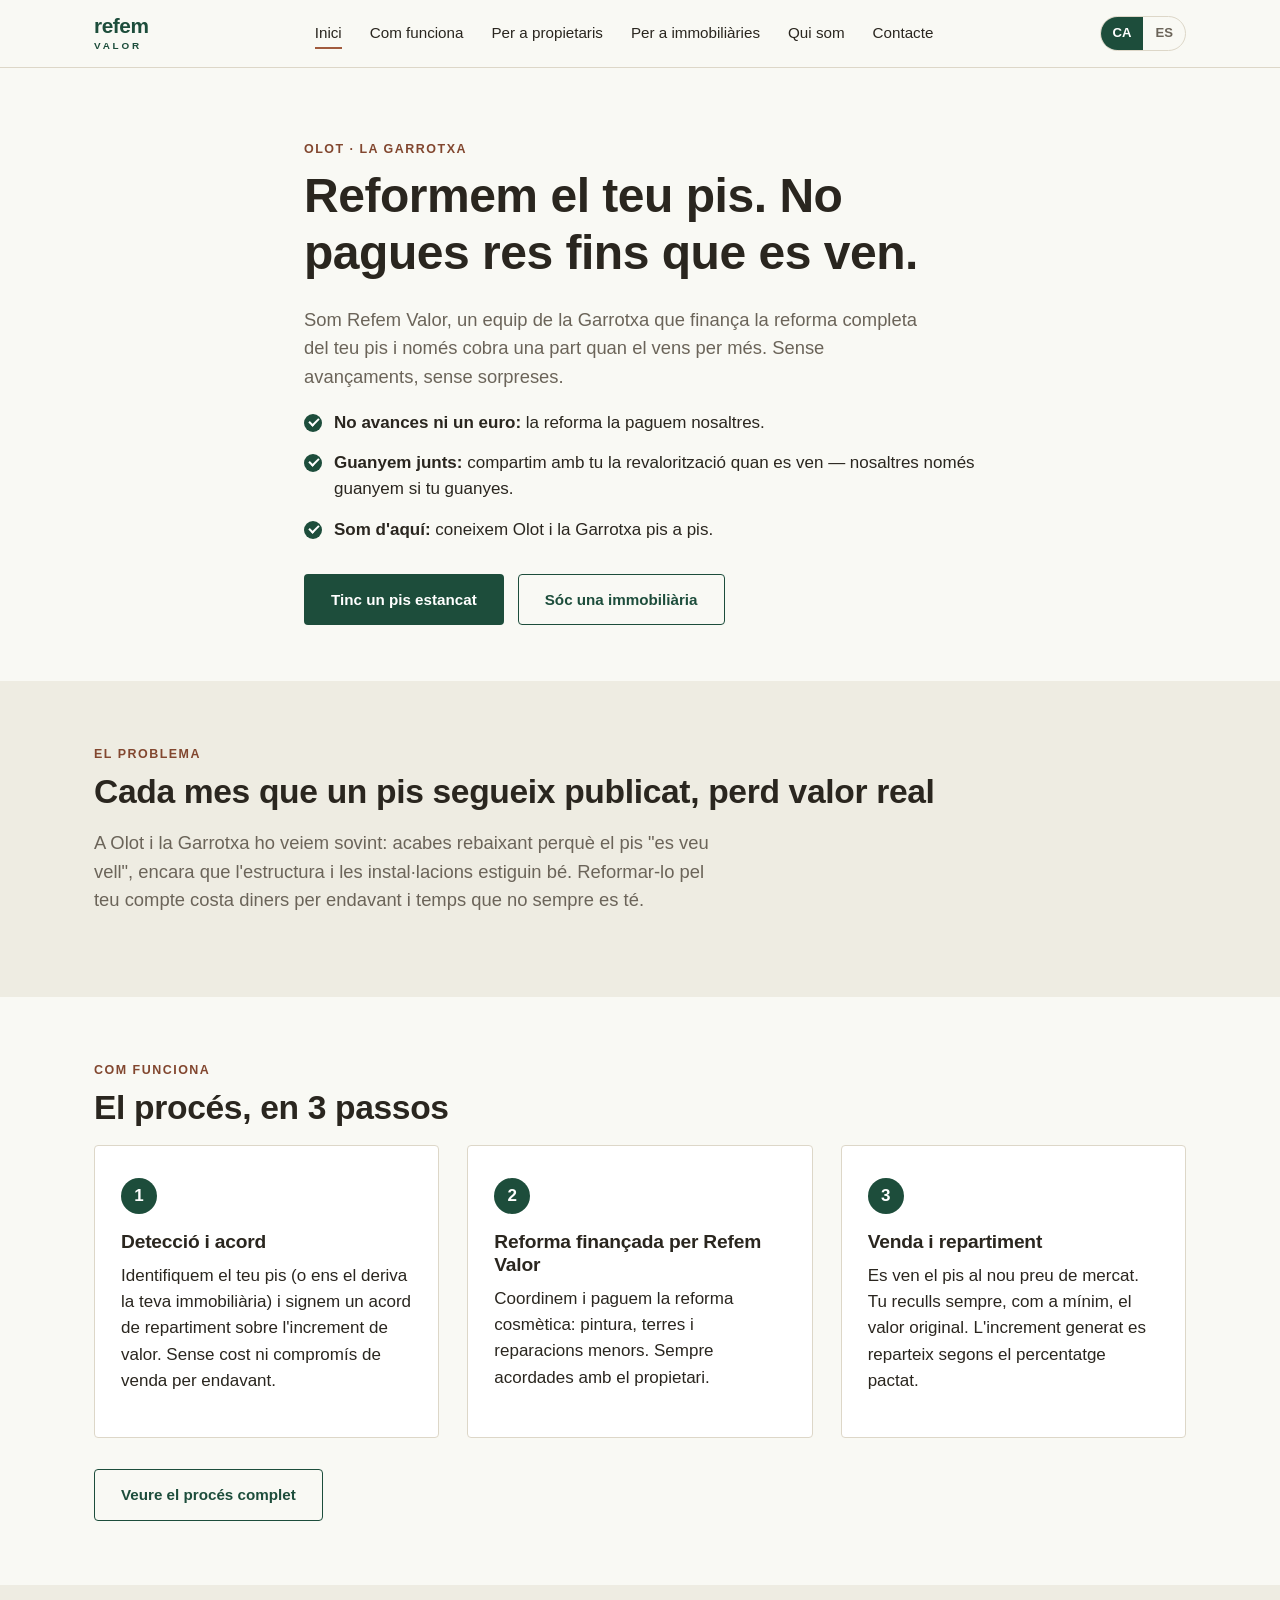
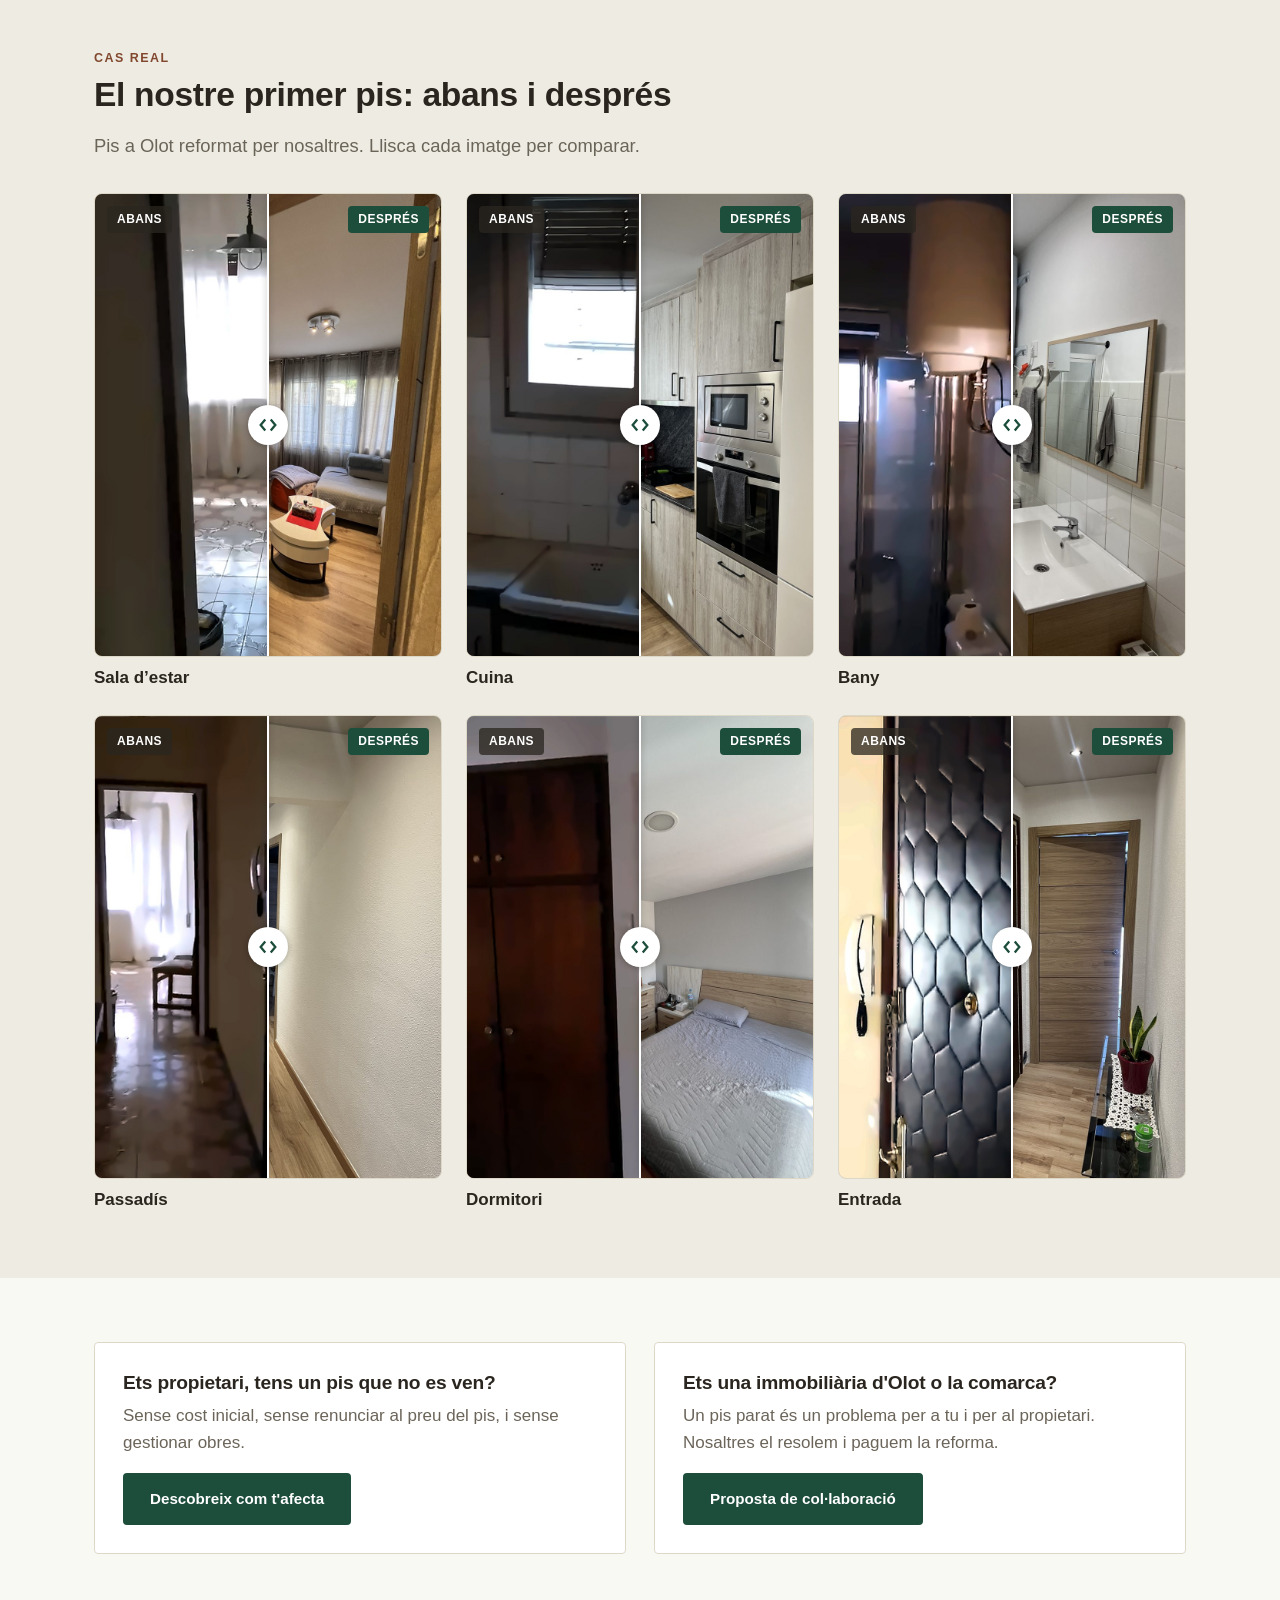
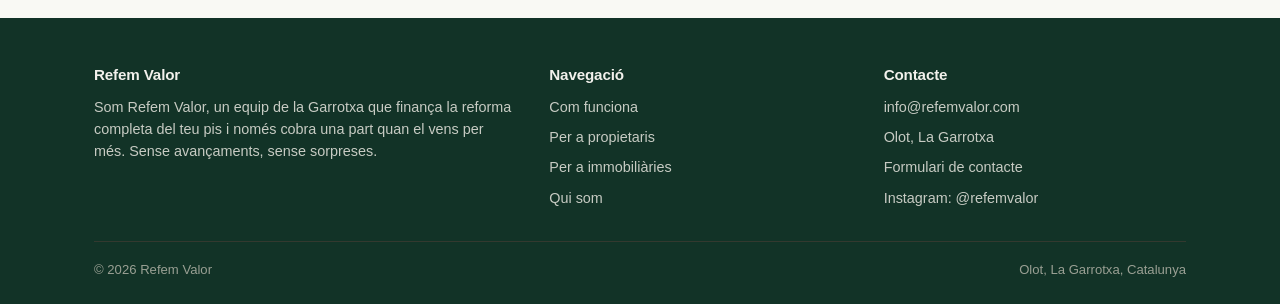
==== commit 0838cf5f: "Quita el texto "captura de vídeo" de las imágenes antes/después de la home Co-Authored-By: Claude So" ====
--- a/index.html
+++ b/index.html
@@ -101,68 +101,68 @@
         <figure class="ad-item">
           <div class="ad">
             <img src="assets/antes-despues/salon-despues.jpg" alt="Sala d’estar, després de la reforma" loading="lazy">
-            <img class="ad-antes" src="assets/antes-despues/salon-antes.jpg" alt="Sala d’estar, abans de la reforma (captura de vídeo)" loading="lazy">
+            <img class="ad-antes" src="assets/antes-despues/salon-antes.jpg" alt="Sala d’estar, abans de la reforma" loading="lazy">
             <span class="ad-tag ad-tag-antes">ABANS</span>
             <span class="ad-tag ad-tag-despues">DESPRÉS</span>
             <div class="ad-linea"></div>
             <input type="range" min="0" max="100" value="50" aria-label="Comparar abans i després: sala d’estar">
           </div>
-          <figcaption>Sala d’estar <span>· abans: captura de vídeo</span></figcaption>
+          <figcaption>Sala d’estar</figcaption>
         </figure>
         <figure class="ad-item">
           <div class="ad">
             <img src="assets/antes-despues/cocina-despues.jpg" alt="Cuina, després de la reforma" loading="lazy">
-            <img class="ad-antes" src="assets/antes-despues/cocina-antes.jpg" alt="Cuina, abans de la reforma (captura de vídeo)" loading="lazy">
+            <img class="ad-antes" src="assets/antes-despues/cocina-antes.jpg" alt="Cuina, abans de la reforma" loading="lazy">
             <span class="ad-tag ad-tag-antes">ABANS</span>
             <span class="ad-tag ad-tag-despues">DESPRÉS</span>
             <div class="ad-linea"></div>
             <input type="range" min="0" max="100" value="50" aria-label="Comparar abans i després: cuina">
           </div>
-          <figcaption>Cuina <span>· abans: captura de vídeo</span></figcaption>
+          <figcaption>Cuina</figcaption>
         </figure>
         <figure class="ad-item">
           <div class="ad">
             <img src="assets/antes-despues/bano-despues.jpg" alt="Bany, després de la reforma" loading="lazy">
-            <img class="ad-antes" src="assets/antes-despues/bano-antes.jpg" alt="Bany, abans de la reforma (captura de vídeo)" loading="lazy">
+            <img class="ad-antes" src="assets/antes-despues/bano-antes.jpg" alt="Bany, abans de la reforma" loading="lazy">
             <span class="ad-tag ad-tag-antes">ABANS</span>
             <span class="ad-tag ad-tag-despues">DESPRÉS</span>
             <div class="ad-linea"></div>
             <input type="range" min="0" max="100" value="50" aria-label="Comparar abans i després: bany">
           </div>
-          <figcaption>Bany <span>· abans: captura de vídeo</span></figcaption>
+          <figcaption>Bany</figcaption>
         </figure>
         <figure class="ad-item">
           <div class="ad">
             <img src="assets/antes-despues/pasillo-despues.jpg" alt="Passadís, després de la reforma" loading="lazy">
-            <img class="ad-antes" src="assets/antes-despues/pasillo-antes.jpg" alt="Passadís, abans de la reforma (captura de vídeo)" loading="lazy">
+            <img class="ad-antes" src="assets/antes-despues/pasillo-antes.jpg" alt="Passadís, abans de la reforma" loading="lazy">
             <span class="ad-tag ad-tag-antes">ABANS</span>
             <span class="ad-tag ad-tag-despues">DESPRÉS</span>
             <div class="ad-linea"></div>
             <input type="range" min="0" max="100" value="50" aria-label="Comparar abans i després: passadís">
           </div>
-          <figcaption>Passadís <span>· abans: captura de vídeo</span></figcaption>
+          <figcaption>Passadís</figcaption>
         </figure>
         <figure class="ad-item">
           <div class="ad">
             <img src="assets/antes-despues/dormitorio-despues.jpg" alt="Dormitori, després de la reforma" loading="lazy">
-            <img class="ad-antes" src="assets/antes-despues/dormitorio-antes.jpg" alt="Dormitori, abans de la reforma (captura de vídeo)" loading="lazy">
+            <img class="ad-antes" src="assets/antes-despues/dormitorio-antes.jpg" alt="Dormitori, abans de la reforma" loading="lazy">
             <span class="ad-tag ad-tag-antes">ABANS</span>
             <span class="ad-tag ad-tag-despues">DESPRÉS</span>
             <div class="ad-linea"></div>
             <input type="range" min="0" max="100" value="50" aria-label="Comparar abans i després: dormitori">
           </div>
-          <figcaption>Dormitori <span>· abans: captura de vídeo</span></figcaption>
+          <figcaption>Dormitori</figcaption>
         </figure>
         <figure class="ad-item">
           <div class="ad">
             <img src="assets/antes-despues/entrada-despues.jpg" alt="Entrada, després de la reforma" loading="lazy">
-            <img class="ad-antes" src="assets/antes-despues/entrada-antes.jpg" alt="Entrada, abans de la reforma (captura de vídeo)" loading="lazy">
+            <img class="ad-antes" src="assets/antes-despues/entrada-antes.jpg" alt="Entrada, abans de la reforma" loading="lazy">
             <span class="ad-tag ad-tag-antes">ABANS</span>
             <span class="ad-tag ad-tag-despues">DESPRÉS</span>
             <div class="ad-linea"></div>
             <input type="range" min="0" max="100" value="50" aria-label="Comparar abans i després: entrada">
           </div>
-          <figcaption>Entrada <span>· abans: captura de vídeo</span></figcaption>
+          <figcaption>Entrada</figcaption>
         </figure>
       </div>
     </div>
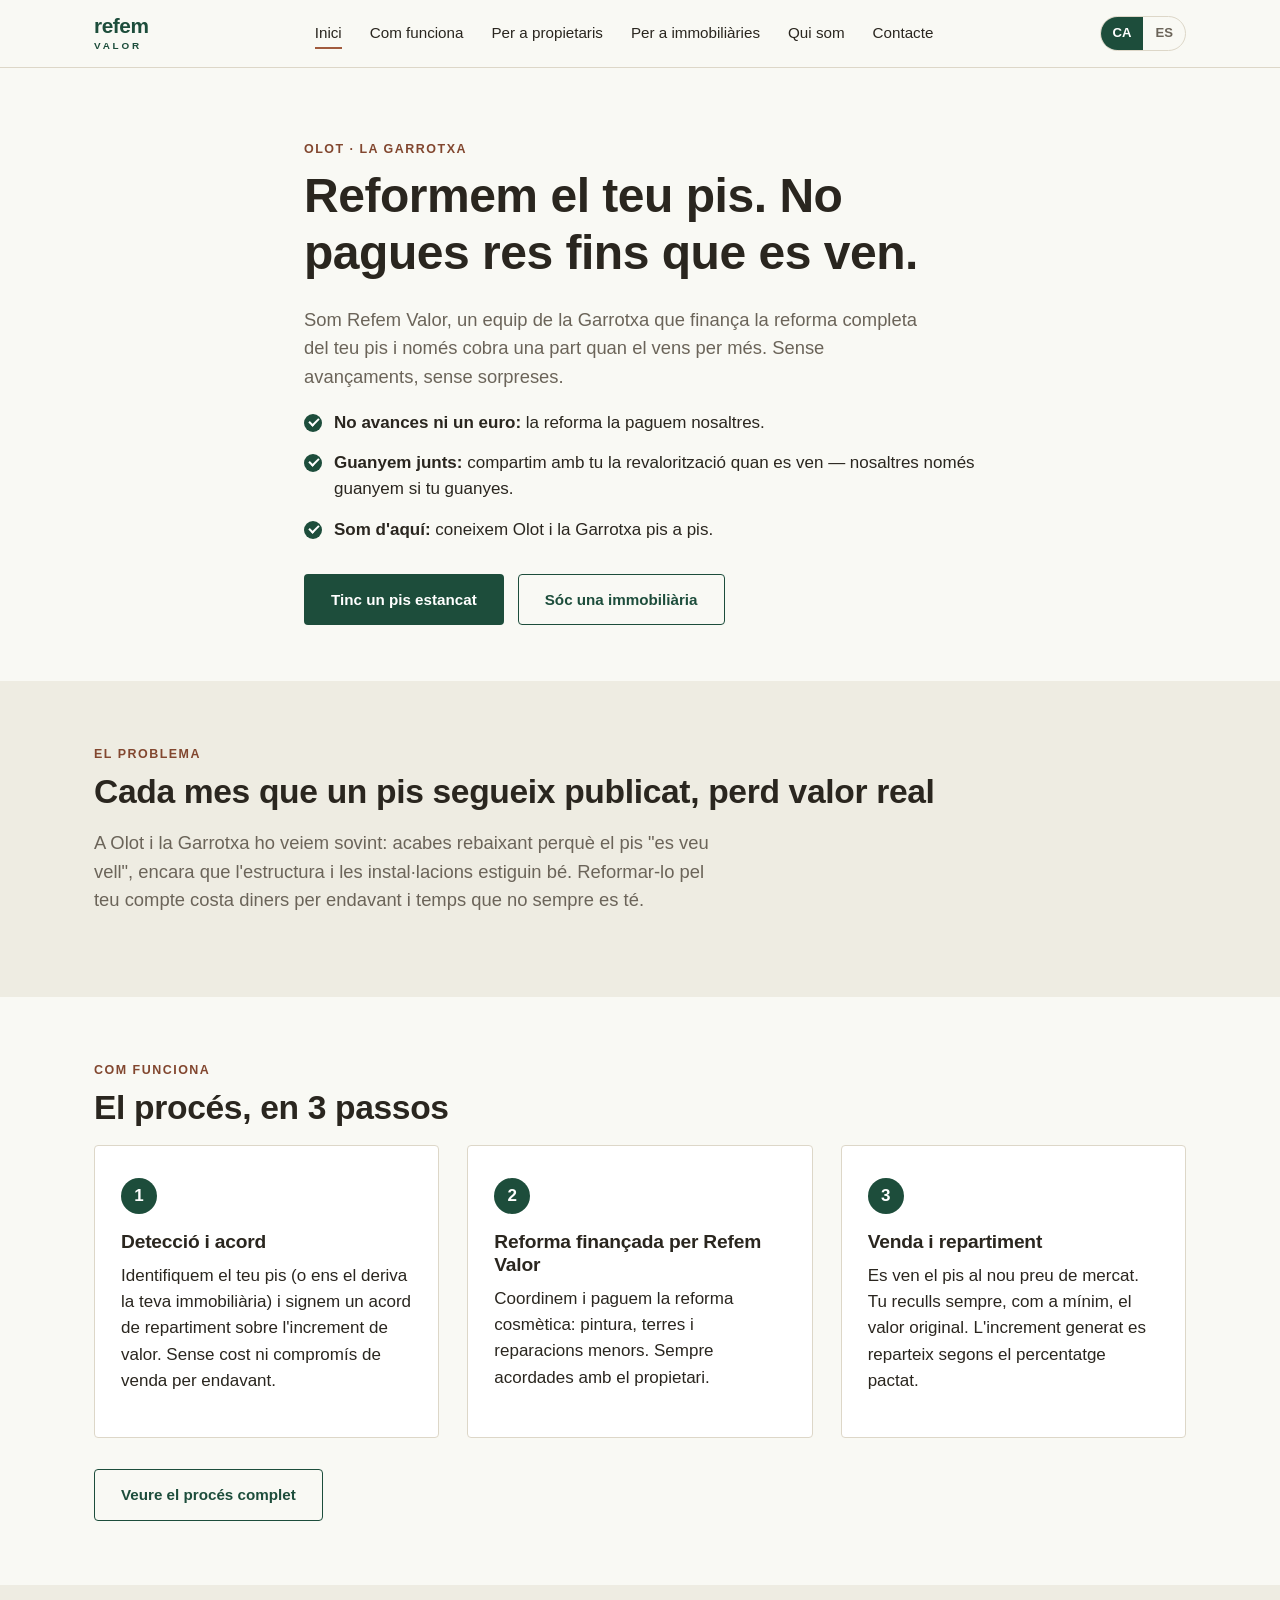
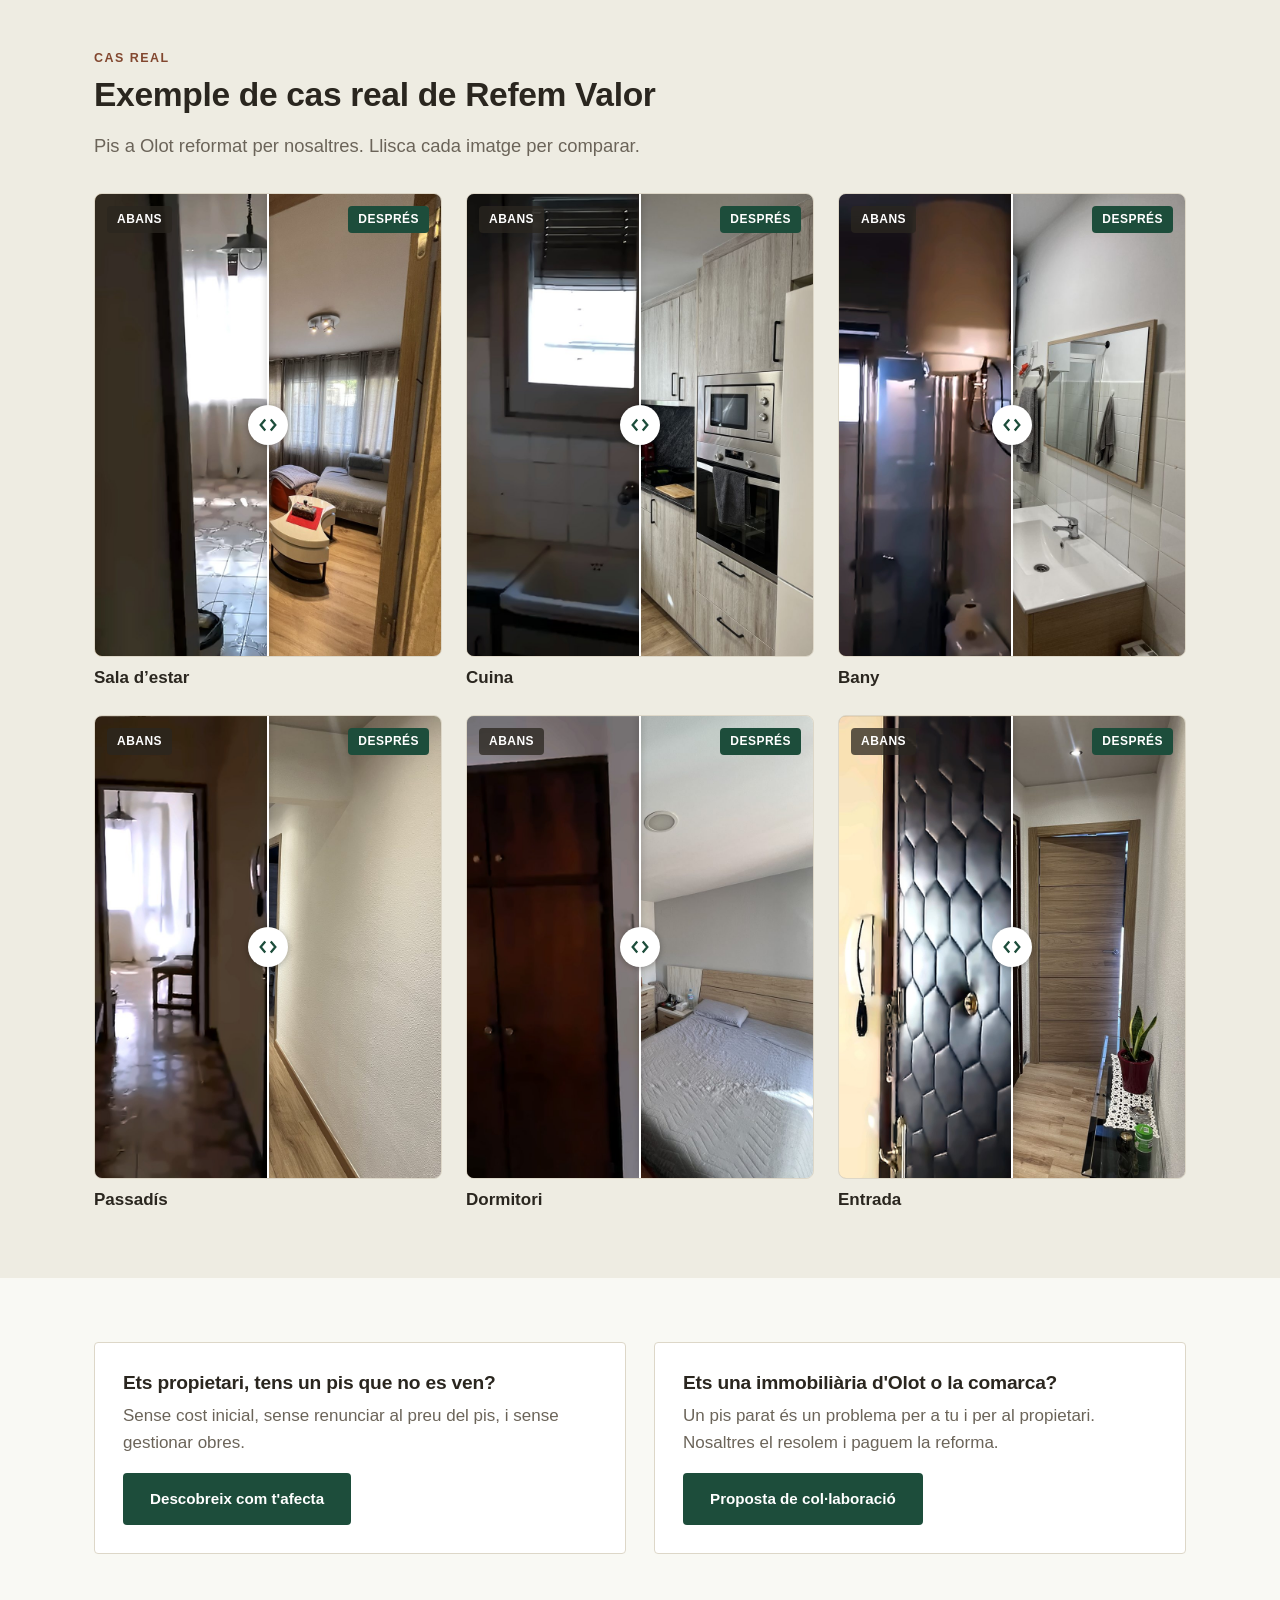
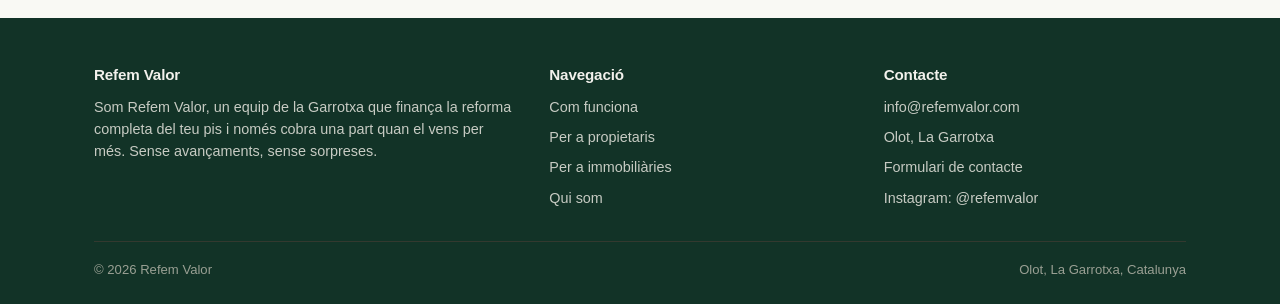
==== commit fc6ecba1: "Cambia el título de la sección de caso real en la home Co-Authored-By: Claude Sonnet 5 <noreply@anth" ====
--- a/index.html
+++ b/index.html
@@ -95,7 +95,7 @@
   <section class="section section-alt" id="antes-despues">
     <div class="container">
       <span class="eyebrow">Cas real</span>
-      <h2>El nostre primer pis: abans i després</h2>
+      <h2>Exemple de cas real de Refem Valor</h2>
       <p class="lede">Pis a Olot reformat per nosaltres. Llisca cada imatge per comparar.</p>
       <div class="ad-grid">
         <figure class="ad-item">
